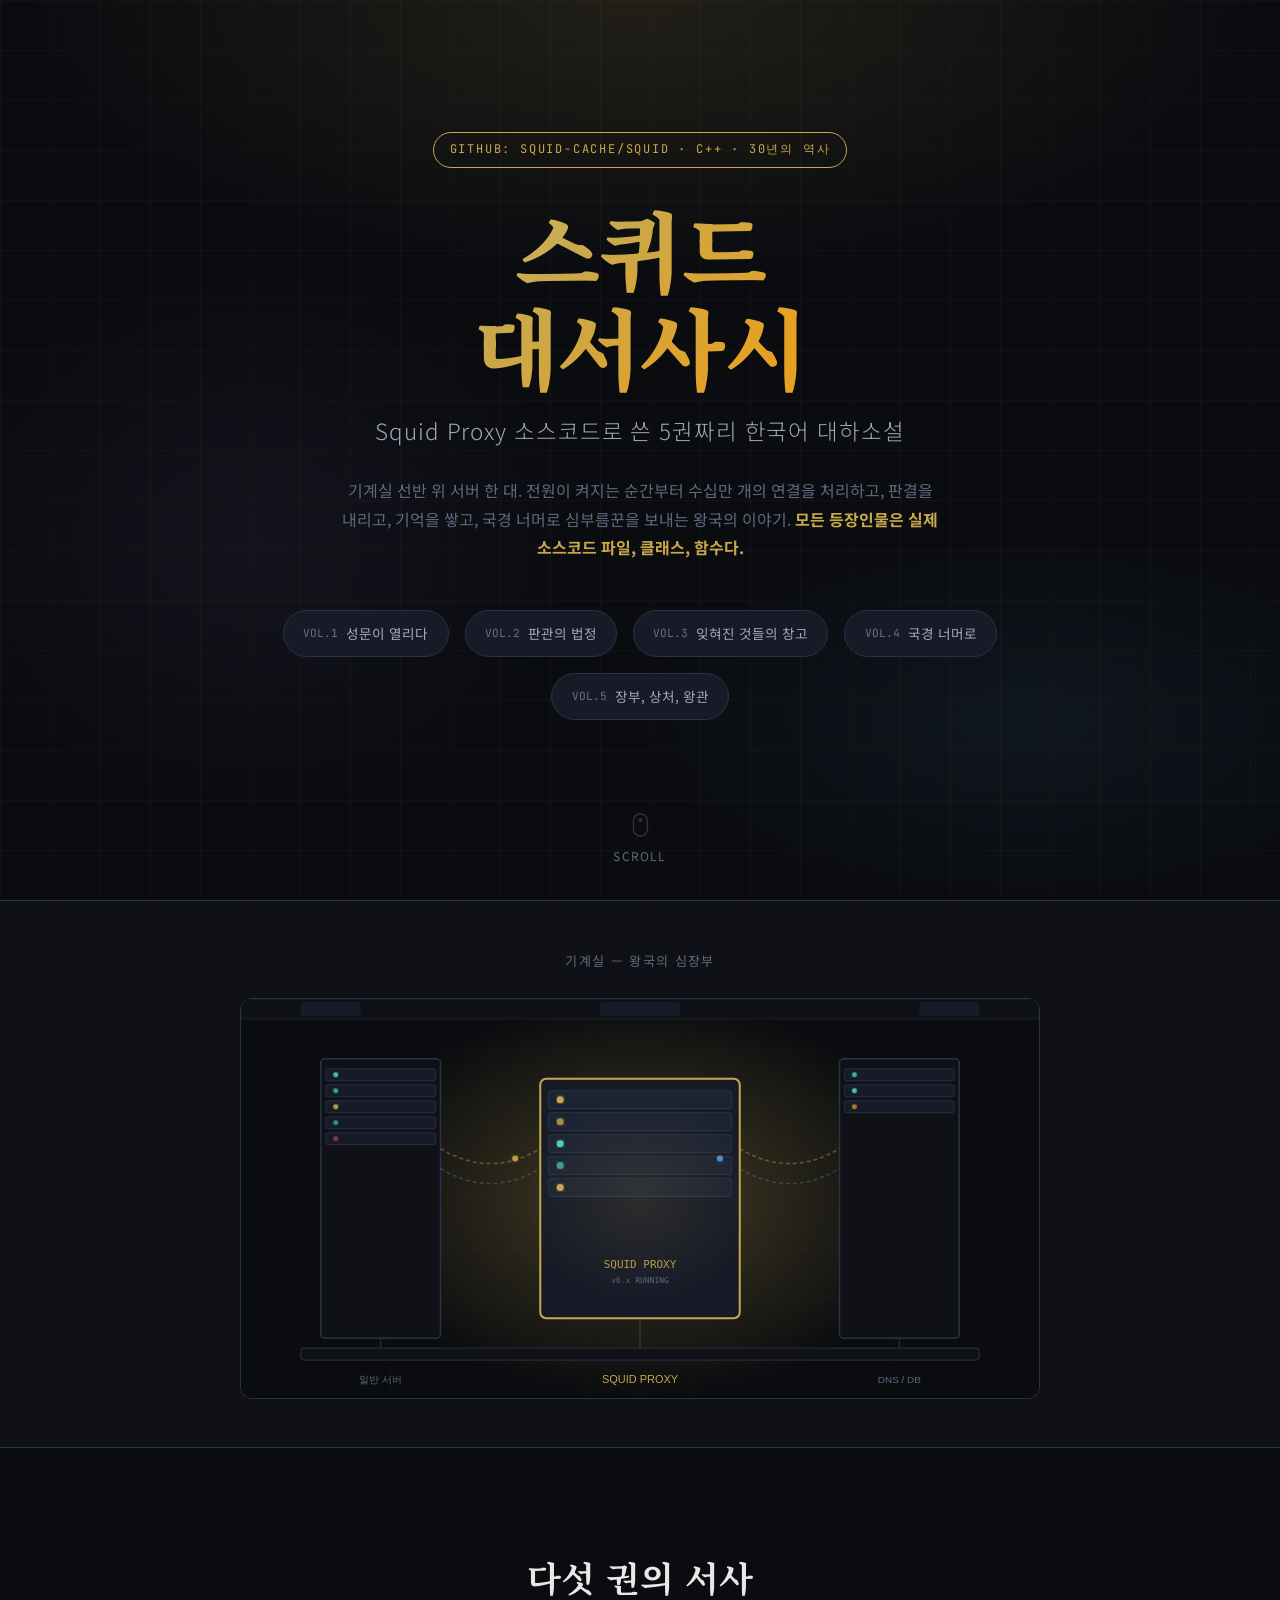
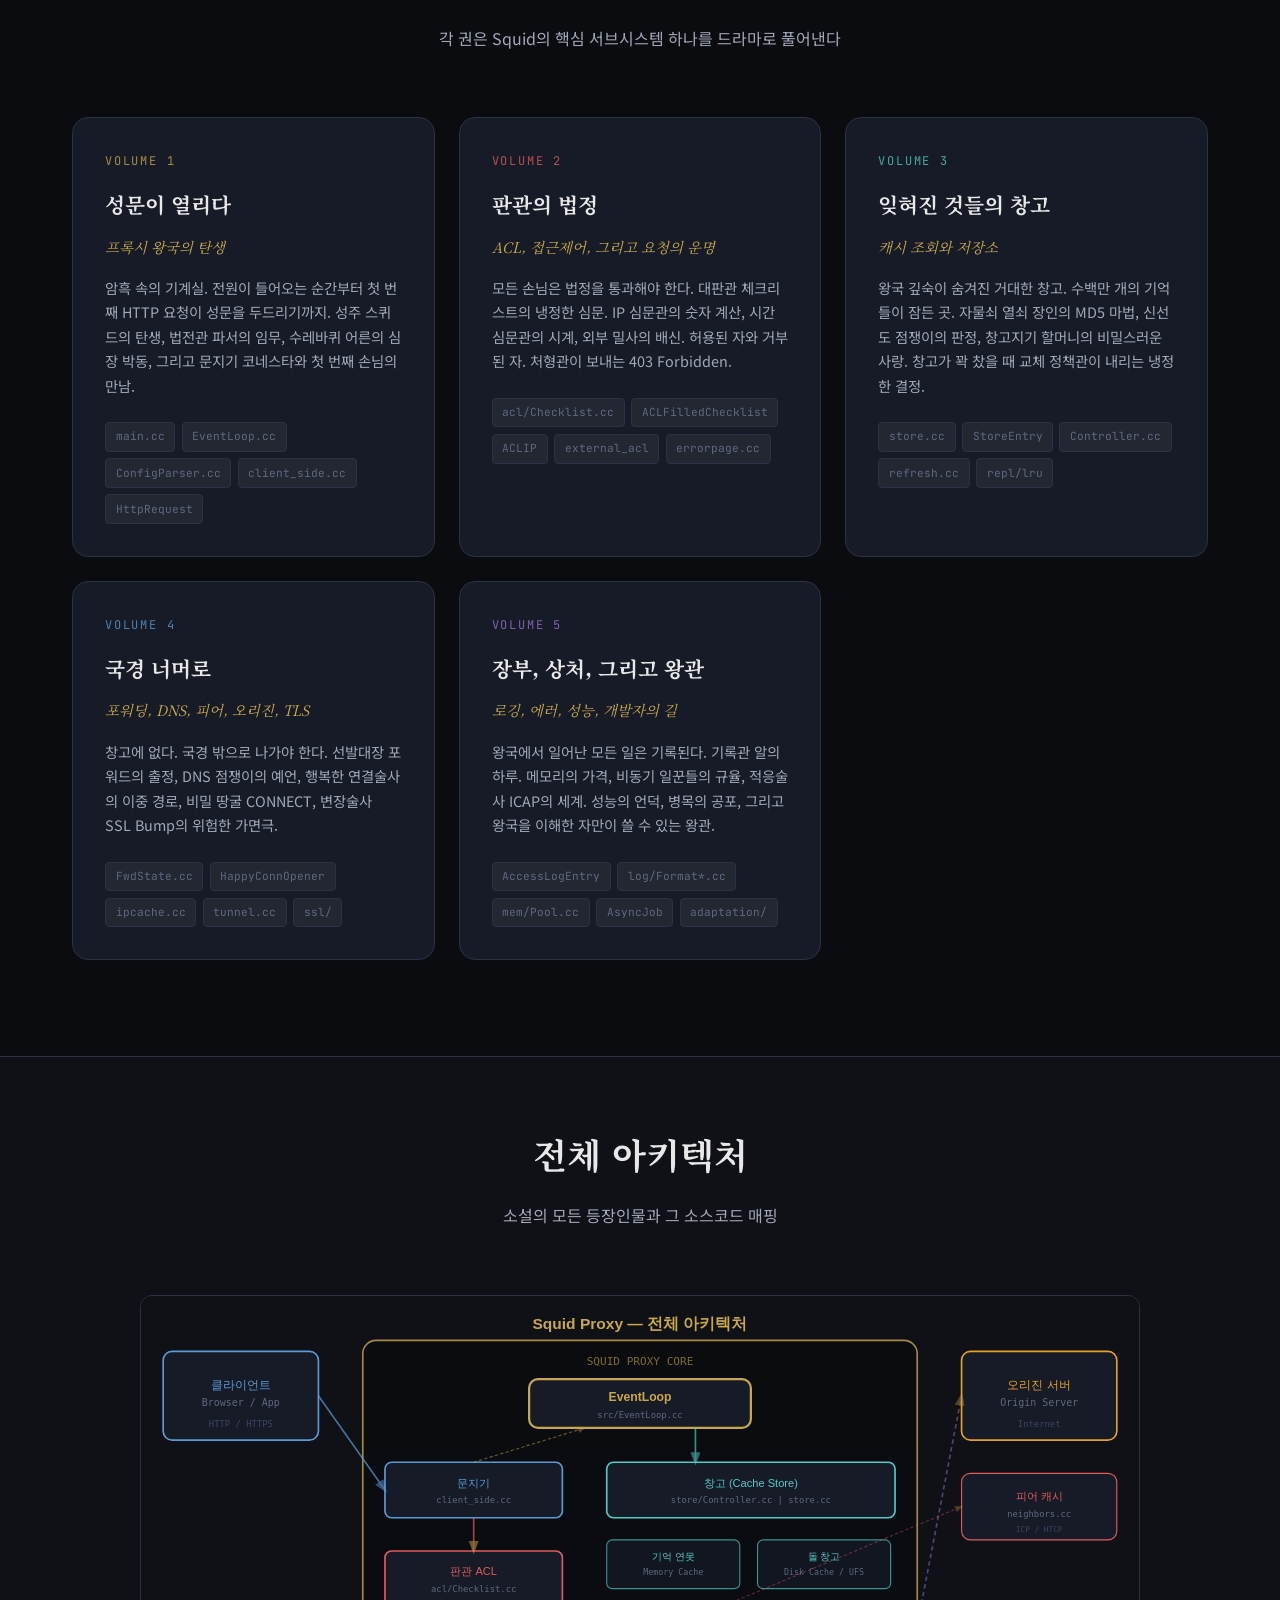
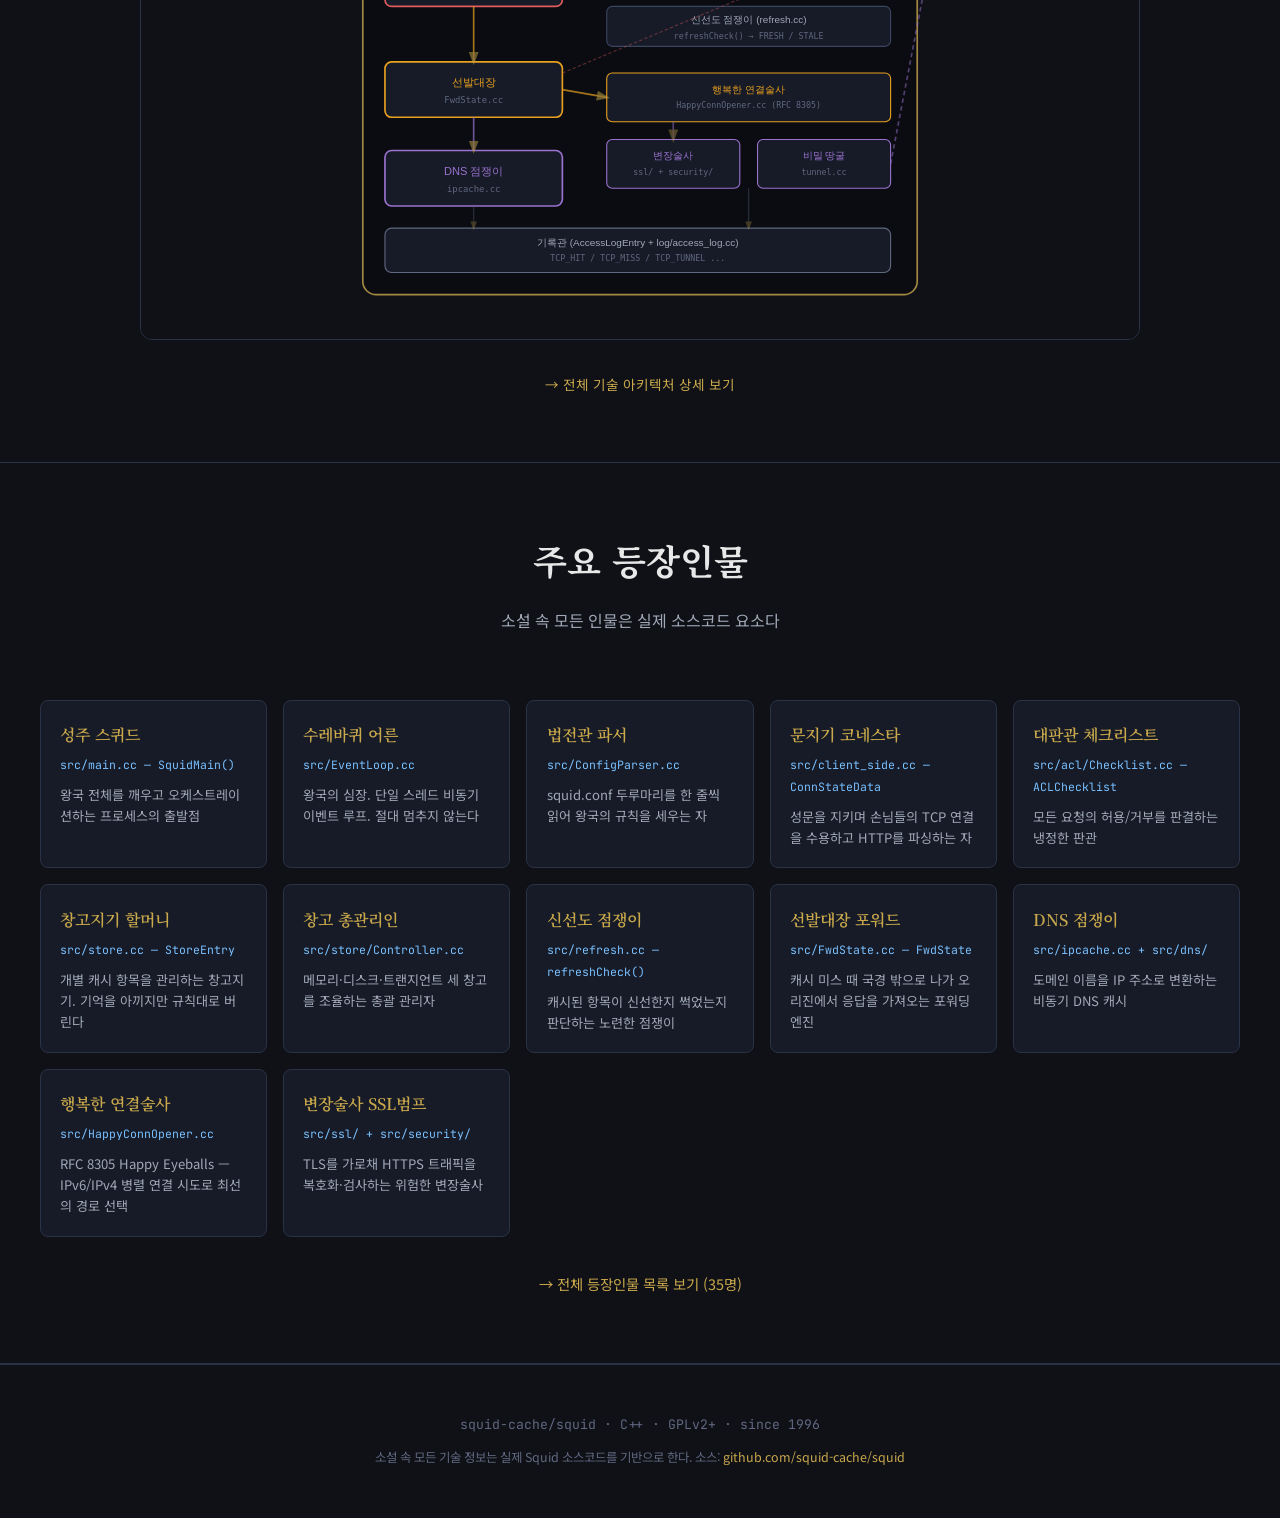
==== index.html @ 610cfcaf "스퀴드 대서사시 — 전 5권 완성 스퀴드 프록시 서버 소스 코드(squid-cache/squid)를 한국어 기술 소설로 풀어낸 5권짜리 대서사시.  권별 내용: - 1권: 성문이 " ====
<!DOCTYPE html>
<html lang="ko">
<head>
  <meta charset="UTF-8"/>
  <meta name="viewport" content="width=device-width,initial-scale=1"/>
  <title>스퀴드 대서사시 — Squid Proxy Source Code Novel</title>
  <meta name="description" content="Squid Proxy 소스코드를 5권의 한국어 대서사 소설로 풀어낸 기술 문학"/>
  <link rel="stylesheet" href="css/style.css"/>
</head>
<body>

<!-- ════ 히어로 ════ -->
<section class="hero">
  <div class="hero-bg"></div>
  <div class="hero-grid"></div>
  <div class="hero-content fade-in">
    <div class="hero-badge fade-in fade-in-d1">GitHub: squid-cache/squid · C++ · 30년의 역사</div>
    <h1 class="hero-title fade-in fade-in-d2">스퀴드<br>대서사시</h1>
    <p class="hero-subtitle fade-in fade-in-d3">Squid Proxy 소스코드로 쓴 5권짜리 한국어 대하소설</p>
    <p class="hero-desc fade-in fade-in-d4">
      기계실 선반 위 서버 한 대. 전원이 켜지는 순간부터 수십만 개의 연결을 처리하고,
      판결을 내리고, 기억을 쌓고, 국경 너머로 심부름꾼을 보내는 왕국의 이야기.
      <strong style="color:var(--accent-gold)">모든 등장인물은 실제 소스코드 파일, 클래스, 함수다.</strong>
    </p>

    <div class="hero-volumes fade-in fade-in-d5">
      <a href="vol1.html" class="vol-pill" style="--vol-color:#c9a84c">
        <span class="vol-num">VOL.1</span> 성문이 열리다
      </a>
      <a href="vol2.html" class="vol-pill" style="--vol-color:#e05c5c">
        <span class="vol-num">VOL.2</span> 판관의 법정
      </a>
      <a href="vol3.html" class="vol-pill" style="--vol-color:#4ecdc4">
        <span class="vol-num">VOL.3</span> 잊혀진 것들의 창고
      </a>
      <a href="vol4.html" class="vol-pill" style="--vol-color:#5b9bd5">
        <span class="vol-num">VOL.4</span> 국경 너머로
      </a>
      <a href="vol5.html" class="vol-pill" style="--vol-color:#9b72cf">
        <span class="vol-num">VOL.5</span> 장부, 상처, 왕관
      </a>
    </div>
  </div>

  <div class="hero-scroll">
    <svg width="16" height="24" viewBox="0 0 16 24" fill="none">
      <rect x="1" y="1" width="14" height="22" rx="7" stroke="currentColor" stroke-width="1.5"/>
      <circle cx="8" cy="7" r="2" fill="currentColor"/>
    </svg>
    SCROLL
  </div>
</section>

<!-- ════ 삽화 ════ -->
<section style="background:var(--bg-dark);border-top:1px solid var(--border);border-bottom:1px solid var(--border);padding:3rem 2rem;text-align:center">
  <p style="font-family:var(--font-sans);font-size:.82rem;color:var(--text-muted);margin-bottom:1.5rem;letter-spacing:.1em;text-transform:uppercase">기계실 — 왕국의 심장부</p>
  <div style="max-width:800px;margin:0 auto;border-radius:12px;overflow:hidden;border:1px solid var(--border)">
    <img src="assets/svg/server-room.svg" alt="서버 기계실 삽화" style="width:100%;display:block"/>
  </div>
</section>

<!-- ════ 볼륨 카드 ════ -->
<section class="volumes-section">
  <div class="section-header">
    <h2>다섯 권의 서사</h2>
    <p>각 권은 Squid의 핵심 서브시스템 하나를 드라마로 풀어낸다</p>
  </div>

  <div class="vol-cards">
    <a href="vol1.html" class="vol-card" style="--vol-color:#c9a84c">
      <div class="vol-card-num">Volume 1</div>
      <div class="vol-card-title">성문이 열리다</div>
      <div class="vol-card-subtitle">프록시 왕국의 탄생</div>
      <div class="vol-card-desc">
        암흑 속의 기계실. 전원이 들어오는 순간부터 첫 번째 HTTP 요청이 성문을 두드리기까지.
        성주 스퀴드의 탄생, 법전관 파서의 임무, 수레바퀴 어른의 심장 박동,
        그리고 문지기 코네스타와 첫 번째 손님의 만남.
      </div>
      <div class="vol-card-tags">
        <span class="tag">main.cc</span>
        <span class="tag">EventLoop.cc</span>
        <span class="tag">ConfigParser.cc</span>
        <span class="tag">client_side.cc</span>
        <span class="tag">HttpRequest</span>
      </div>
      <span class="vol-card-arrow">→</span>
    </a>

    <a href="vol2.html" class="vol-card" style="--vol-color:#e05c5c">
      <div class="vol-card-num">Volume 2</div>
      <div class="vol-card-title">판관의 법정</div>
      <div class="vol-card-subtitle">ACL, 접근제어, 그리고 요청의 운명</div>
      <div class="vol-card-desc">
        모든 손님은 법정을 통과해야 한다. 대판관 체크리스트의 냉정한 심문.
        IP 심문관의 숫자 계산, 시간 심문관의 시계, 외부 밀사의 배신.
        허용된 자와 거부된 자. 처형관이 보내는 403 Forbidden.
      </div>
      <div class="vol-card-tags">
        <span class="tag">acl/Checklist.cc</span>
        <span class="tag">ACLFilledChecklist</span>
        <span class="tag">ACLIP</span>
        <span class="tag">external_acl</span>
        <span class="tag">errorpage.cc</span>
      </div>
      <span class="vol-card-arrow">→</span>
    </a>

    <a href="vol3.html" class="vol-card" style="--vol-color:#4ecdc4">
      <div class="vol-card-num">Volume 3</div>
      <div class="vol-card-title">잊혀진 것들의 창고</div>
      <div class="vol-card-subtitle">캐시 조회와 저장소</div>
      <div class="vol-card-desc">
        왕국 깊숙이 숨겨진 거대한 창고. 수백만 개의 기억들이 잠든 곳.
        자물쇠 열쇠 장인의 MD5 마법, 신선도 점쟁이의 판정, 창고지기 할머니의 비밀스러운 사랑.
        창고가 꽉 찼을 때 교체 정책관이 내리는 냉정한 결정.
      </div>
      <div class="vol-card-tags">
        <span class="tag">store.cc</span>
        <span class="tag">StoreEntry</span>
        <span class="tag">Controller.cc</span>
        <span class="tag">refresh.cc</span>
        <span class="tag">repl/lru</span>
      </div>
      <span class="vol-card-arrow">→</span>
    </a>

    <a href="vol4.html" class="vol-card" style="--vol-color:#5b9bd5">
      <div class="vol-card-num">Volume 4</div>
      <div class="vol-card-title">국경 너머로</div>
      <div class="vol-card-subtitle">포워딩, DNS, 피어, 오리진, TLS</div>
      <div class="vol-card-desc">
        창고에 없다. 국경 밖으로 나가야 한다. 선발대장 포워드의 출정,
        DNS 점쟁이의 예언, 행복한 연결술사의 이중 경로,
        비밀 땅굴 CONNECT, 변장술사 SSL Bump의 위험한 가면극.
      </div>
      <div class="vol-card-tags">
        <span class="tag">FwdState.cc</span>
        <span class="tag">HappyConnOpener</span>
        <span class="tag">ipcache.cc</span>
        <span class="tag">tunnel.cc</span>
        <span class="tag">ssl/</span>
      </div>
      <span class="vol-card-arrow">→</span>
    </a>

    <a href="vol5.html" class="vol-card" style="--vol-color:#9b72cf">
      <div class="vol-card-num">Volume 5</div>
      <div class="vol-card-title">장부, 상처, 그리고 왕관</div>
      <div class="vol-card-subtitle">로깅, 에러, 성능, 개발자의 길</div>
      <div class="vol-card-desc">
        왕국에서 일어난 모든 일은 기록된다. 기록관 알의 하루.
        메모리의 가격, 비동기 일꾼들의 규율, 적응술사 ICAP의 세계.
        성능의 언덕, 병목의 공포, 그리고 왕국을 이해한 자만이 쓸 수 있는 왕관.
      </div>
      <div class="vol-card-tags">
        <span class="tag">AccessLogEntry</span>
        <span class="tag">log/Format*.cc</span>
        <span class="tag">mem/Pool.cc</span>
        <span class="tag">AsyncJob</span>
        <span class="tag">adaptation/</span>
      </div>
      <span class="vol-card-arrow">→</span>
    </a>
  </div>
</section>

<!-- ════ 아키텍처 다이어그램 ════ -->
<section style="padding:4rem 2rem;background:var(--bg-dark);border-top:1px solid var(--border)">
  <div style="max-width:1000px;margin:0 auto">
    <div class="section-header">
      <h2>전체 아키텍처</h2>
      <p>소설의 모든 등장인물과 그 소스코드 매핑</p>
    </div>
    <div style="border-radius:12px;overflow:hidden;border:1px solid var(--border);margin:2rem 0">
      <img src="assets/svg/architecture.svg" alt="Squid 전체 아키텍처 다이어그램" style="width:100%;display:block"/>
    </div>
    <p style="text-align:center;font-family:var(--font-sans);font-size:.85rem;color:var(--text-muted)">
      <a href="architecture.html">→ 전체 기술 아키텍처 상세 보기</a>
    </p>
  </div>
</section>

<!-- ════ 주요 등장인물 ════ -->
<section class="chars-section">
  <div class="chars-inner">
    <div class="section-header">
      <h2>주요 등장인물</h2>
      <p>소설 속 모든 인물은 실제 소스코드 요소다</p>
    </div>
    <div class="chars-grid">
      <div class="char-card">
        <div class="char-name">성주 스퀴드</div>
        <div class="char-src">src/main.cc — SquidMain()</div>
        <div class="char-desc">왕국 전체를 깨우고 오케스트레이션하는 프로세스의 출발점</div>
      </div>
      <div class="char-card">
        <div class="char-name">수레바퀴 어른</div>
        <div class="char-src">src/EventLoop.cc</div>
        <div class="char-desc">왕국의 심장. 단일 스레드 비동기 이벤트 루프. 절대 멈추지 않는다</div>
      </div>
      <div class="char-card">
        <div class="char-name">법전관 파서</div>
        <div class="char-src">src/ConfigParser.cc</div>
        <div class="char-desc">squid.conf 두루마리를 한 줄씩 읽어 왕국의 규칙을 세우는 자</div>
      </div>
      <div class="char-card">
        <div class="char-name">문지기 코네스타</div>
        <div class="char-src">src/client_side.cc — ConnStateData</div>
        <div class="char-desc">성문을 지키며 손님들의 TCP 연결을 수용하고 HTTP를 파싱하는 자</div>
      </div>
      <div class="char-card">
        <div class="char-name">대판관 체크리스트</div>
        <div class="char-src">src/acl/Checklist.cc — ACLChecklist</div>
        <div class="char-desc">모든 요청의 허용/거부를 판결하는 냉정한 판관</div>
      </div>
      <div class="char-card">
        <div class="char-name">창고지기 할머니</div>
        <div class="char-src">src/store.cc — StoreEntry</div>
        <div class="char-desc">개별 캐시 항목을 관리하는 창고지기. 기억을 아끼지만 규칙대로 버린다</div>
      </div>
      <div class="char-card">
        <div class="char-name">창고 총관리인</div>
        <div class="char-src">src/store/Controller.cc</div>
        <div class="char-desc">메모리·디스크·트랜지언트 세 창고를 조율하는 총괄 관리자</div>
      </div>
      <div class="char-card">
        <div class="char-name">신선도 점쟁이</div>
        <div class="char-src">src/refresh.cc — refreshCheck()</div>
        <div class="char-desc">캐시된 항목이 신선한지 썩었는지 판단하는 노련한 점쟁이</div>
      </div>
      <div class="char-card">
        <div class="char-name">선발대장 포워드</div>
        <div class="char-src">src/FwdState.cc — FwdState</div>
        <div class="char-desc">캐시 미스 때 국경 밖으로 나가 오리진에서 응답을 가져오는 포워딩 엔진</div>
      </div>
      <div class="char-card">
        <div class="char-name">DNS 점쟁이</div>
        <div class="char-src">src/ipcache.cc + src/dns/</div>
        <div class="char-desc">도메인 이름을 IP 주소로 변환하는 비동기 DNS 캐시</div>
      </div>
      <div class="char-card">
        <div class="char-name">행복한 연결술사</div>
        <div class="char-src">src/HappyConnOpener.cc</div>
        <div class="char-desc">RFC 8305 Happy Eyeballs — IPv6/IPv4 병렬 연결 시도로 최선의 경로 선택</div>
      </div>
      <div class="char-card">
        <div class="char-name">변장술사 SSL범프</div>
        <div class="char-src">src/ssl/ + src/security/</div>
        <div class="char-desc">TLS를 가로채 HTTPS 트래픽을 복호화·검사하는 위험한 변장술사</div>
      </div>
    </div>
    <p style="text-align:center;margin-top:2rem">
      <a href="characters.html" style="font-family:var(--font-sans);font-size:.9rem">
        → 전체 등장인물 목록 보기 (35명)
      </a>
    </p>
  </div>
</section>

<!-- ════ 푸터 ════ -->
<footer style="background:var(--bg-dark);border-top:1px solid var(--border);padding:3rem 2rem;text-align:center">
  <p style="font-family:var(--font-mono);font-size:.82rem;color:var(--text-muted);margin-bottom:.5rem">
    squid-cache/squid · C++ · GPLv2+ · since 1996
  </p>
  <p style="font-family:var(--font-sans);font-size:.78rem;color:var(--text-muted)">
    소설 속 모든 기술 정보는 실제 Squid 소스코드를 기반으로 한다.
    소스: <a href="https://github.com/squid-cache/squid" target="_blank">github.com/squid-cache/squid</a>
  </p>
</footer>

<script src="js/main.js"></script>
</body>
</html>
---- css/style.css ----
/* ====================================================
   SQUID 대서사시 — 전체 스타일시트
   ==================================================== */

@import url('https://fonts.googleapis.com/css2?family=Noto+Serif+KR:wght@200;300;400;500;600;700;900&family=Noto+Sans+KR:wght@100;300;400;500;700&family=JetBrains+Mono:wght@300;400;500&display=swap');

:root {
  --bg-deep:       #0a0c10;
  --bg-dark:       #0f1117;
  --bg-card:       #161b27;
  --bg-panel:      #1c2333;
  --accent-gold:   #c9a84c;
  --accent-amber:  #e8a020;
  --accent-red:    #e05c5c;
  --accent-blue:   #5b9bd5;
  --accent-teal:   #4ecdc4;
  --accent-purple: #9b72cf;
  --text-primary:  #e8e8e8;
  --text-secondary:#a0a8b8;
  --text-muted:    #606880;
  --text-code:     #79c0ff;
  --border:        #2a3245;
  --border-light:  #3a4560;
  --vol1-color:    #c9a84c;
  --vol2-color:    #e05c5c;
  --vol3-color:    #4ecdc4;
  --vol4-color:    #5b9bd5;
  --vol5-color:    #9b72cf;
  --font-serif:    'Noto Serif KR', 'Georgia', serif;
  --font-sans:     'Noto Sans KR', sans-serif;
  --font-mono:     'JetBrains Mono', monospace;
  --radius:        8px;
  --radius-lg:     16px;
  --shadow:        0 4px 24px rgba(0,0,0,0.5);
  --shadow-lg:     0 8px 48px rgba(0,0,0,0.7);
}

*, *::before, *::after { box-sizing: border-box; margin: 0; padding: 0; }

html { scroll-behavior: smooth; font-size: 16px; }

body {
  background: var(--bg-deep);
  color: var(--text-primary);
  font-family: var(--font-serif);
  line-height: 1.9;
  overflow-x: hidden;
}

/* ──── 스크롤바 ──── */
::-webkit-scrollbar { width: 6px; }
::-webkit-scrollbar-track { background: var(--bg-dark); }
::-webkit-scrollbar-thumb { background: var(--border-light); border-radius: 3px; }
::-webkit-scrollbar-thumb:hover { background: var(--accent-gold); }

/* ──── 링크 ──── */
a { color: var(--accent-gold); text-decoration: none; transition: color .2s; }
a:hover { color: var(--accent-amber); }

/* ──── 코드 ──── */
code, pre {
  font-family: var(--font-mono);
  color: var(--text-code);
  background: #0d1117;
  border: 1px solid var(--border);
  border-radius: 4px;
}
code { padding: 2px 6px; font-size: .85em; }
pre {
  padding: 1.2rem 1.5rem;
  overflow-x: auto;
  margin: 1.5rem 0;
  border-left: 3px solid var(--accent-blue);
  font-size: .82em;
  line-height: 1.6;
}
pre code { background: none; border: none; padding: 0; font-size: inherit; }

/* ════════════════════════════════════════════
   LANDING PAGE
   ════════════════════════════════════════════ */

.hero {
  min-height: 100vh;
  display: flex;
  flex-direction: column;
  align-items: center;
  justify-content: center;
  text-align: center;
  position: relative;
  padding: 2rem;
  overflow: hidden;
}

.hero-bg {
  position: absolute;
  inset: 0;
  background:
    radial-gradient(ellipse 80% 50% at 50% 0%, rgba(201,168,76,.12) 0%, transparent 60%),
    radial-gradient(ellipse 60% 40% at 80% 80%, rgba(91,155,213,.08) 0%, transparent 50%),
    radial-gradient(ellipse 50% 60% at 20% 60%, rgba(155,114,207,.07) 0%, transparent 50%);
  z-index: 0;
}

/* 네트워크 격자 배경 */
.hero-grid {
  position: absolute;
  inset: 0;
  background-image:
    linear-gradient(rgba(201,168,76,.04) 1px, transparent 1px),
    linear-gradient(90deg, rgba(201,168,76,.04) 1px, transparent 1px);
  background-size: 50px 50px;
  z-index: 0;
}

.hero-content { position: relative; z-index: 1; max-width: 900px; }

.hero-badge {
  display: inline-block;
  padding: .35rem 1rem;
  border: 1px solid var(--accent-gold);
  border-radius: 20px;
  font-family: var(--font-mono);
  font-size: .75rem;
  color: var(--accent-gold);
  letter-spacing: .15em;
  text-transform: uppercase;
  margin-bottom: 2rem;
  opacity: .85;
}

.hero-title {
  font-size: clamp(2.5rem, 7vw, 5.5rem);
  font-weight: 900;
  line-height: 1.1;
  letter-spacing: -.02em;
  margin-bottom: 1rem;
  background: linear-gradient(135deg, #e8d5a3 0%, #c9a84c 40%, #e8a020 70%, #c9a84c 100%);
  -webkit-background-clip: text;
  -webkit-text-fill-color: transparent;
  background-clip: text;
}

.hero-subtitle {
  font-size: clamp(1rem, 2vw, 1.4rem);
  color: var(--text-secondary);
  font-weight: 300;
  margin-bottom: 1.5rem;
  font-family: var(--font-sans);
  letter-spacing: .04em;
}

.hero-desc {
  font-size: 1rem;
  color: var(--text-muted);
  max-width: 600px;
  margin: 0 auto 3rem;
  line-height: 1.8;
  font-family: var(--font-sans);
}

.hero-volumes {
  display: flex;
  gap: 1rem;
  justify-content: center;
  flex-wrap: wrap;
  margin-bottom: 3rem;
}

.vol-pill {
  display: flex;
  align-items: center;
  gap: .5rem;
  padding: .6rem 1.2rem;
  background: var(--bg-card);
  border: 1px solid var(--border);
  border-radius: 30px;
  font-family: var(--font-sans);
  font-size: .85rem;
  color: var(--text-secondary);
  cursor: pointer;
  transition: all .25s;
  text-decoration: none;
}
.vol-pill:hover {
  border-color: var(--vol-color, var(--accent-gold));
  color: var(--vol-color, var(--accent-gold));
  background: rgba(255,255,255,.03);
  transform: translateY(-2px);
  box-shadow: 0 4px 20px rgba(0,0,0,.4);
}
.vol-pill .vol-num {
  font-family: var(--font-mono);
  font-size: .7rem;
  opacity: .6;
}

.hero-scroll {
  position: absolute;
  bottom: 2rem;
  left: 50%;
  transform: translateX(-50%);
  display: flex;
  flex-direction: column;
  align-items: center;
  gap: .5rem;
  color: var(--text-muted);
  font-family: var(--font-sans);
  font-size: .75rem;
  letter-spacing: .1em;
  animation: bounce 2s infinite;
}
.hero-scroll svg { opacity: .4; }

@keyframes bounce {
  0%, 100% { transform: translateX(-50%) translateY(0); }
  50%       { transform: translateX(-50%) translateY(6px); }
}

/* ──── Volume Cards ──── */
.volumes-section {
  padding: 6rem 2rem;
  max-width: 1200px;
  margin: 0 auto;
}

.section-header {
  text-align: center;
  margin-bottom: 4rem;
}

.section-header h2 {
  font-size: 2.2rem;
  font-weight: 700;
  color: var(--text-primary);
  margin-bottom: .75rem;
}

.section-header p {
  color: var(--text-secondary);
  font-family: var(--font-sans);
  font-size: 1rem;
}

.vol-cards {
  display: grid;
  grid-template-columns: repeat(auto-fit, minmax(320px, 1fr));
  gap: 1.5rem;
}

.vol-card {
  background: var(--bg-card);
  border: 1px solid var(--border);
  border-radius: var(--radius-lg);
  padding: 2rem;
  transition: all .3s;
  position: relative;
  overflow: hidden;
  text-decoration: none;
  display: block;
  color: inherit;
}
.vol-card::before {
  content: '';
  position: absolute;
  top: 0; left: 0; right: 0;
  height: 3px;
  background: var(--vol-color);
  opacity: 0;
  transition: opacity .3s;
}
.vol-card:hover {
  border-color: var(--vol-color);
  transform: translateY(-4px);
  box-shadow: var(--shadow-lg);
  color: inherit;
}
.vol-card:hover::before { opacity: 1; }
.vol-card:hover .vol-card-title { color: var(--vol-color); }

.vol-card-num {
  font-family: var(--font-mono);
  font-size: .75rem;
  color: var(--vol-color);
  letter-spacing: .15em;
  text-transform: uppercase;
  margin-bottom: .75rem;
  opacity: .8;
}

.vol-card-title {
  font-size: 1.3rem;
  font-weight: 700;
  margin-bottom: .5rem;
  transition: color .3s;
}

.vol-card-subtitle {
  font-size: .9rem;
  color: var(--accent-gold);
  margin-bottom: 1rem;
  font-style: italic;
}

.vol-card-desc {
  font-size: .9rem;
  color: var(--text-secondary);
  font-family: var(--font-sans);
  line-height: 1.7;
  margin-bottom: 1.5rem;
}

.vol-card-tags {
  display: flex;
  flex-wrap: wrap;
  gap: .4rem;
}

.tag {
  padding: .2rem .6rem;
  background: rgba(255,255,255,.05);
  border: 1px solid var(--border);
  border-radius: 4px;
  font-family: var(--font-mono);
  font-size: .7rem;
  color: var(--text-muted);
}

.vol-card-arrow {
  position: absolute;
  bottom: 1.5rem;
  right: 1.5rem;
  font-size: 1.2rem;
  color: var(--vol-color);
  opacity: 0;
  transition: opacity .3s, transform .3s;
}
.vol-card:hover .vol-card-arrow {
  opacity: 1;
  transform: translateX(4px);
}

/* ──── Characters Preview ──── */
.chars-section {
  padding: 4rem 2rem;
  background: var(--bg-dark);
  border-top: 1px solid var(--border);
  border-bottom: 1px solid var(--border);
}

.chars-inner {
  max-width: 1200px;
  margin: 0 auto;
}

.chars-grid {
  display: grid;
  grid-template-columns: repeat(auto-fill, minmax(200px, 1fr));
  gap: 1rem;
  margin-top: 2.5rem;
}

.char-card {
  background: var(--bg-card);
  border: 1px solid var(--border);
  border-radius: var(--radius);
  padding: 1.2rem;
  transition: border-color .2s;
}
.char-card:hover { border-color: var(--accent-gold); }

.char-name {
  font-size: 1rem;
  font-weight: 600;
  color: var(--accent-gold);
  margin-bottom: .25rem;
}
.char-src {
  font-family: var(--font-mono);
  font-size: .72rem;
  color: var(--text-code);
  margin-bottom: .5rem;
}
.char-desc {
  font-size: .82rem;
  color: var(--text-secondary);
  font-family: var(--font-sans);
  line-height: 1.6;
}

/* ════════════════════════════════════════════
   NOVEL PAGE LAYOUT
   ════════════════════════════════════════════ */

.novel-wrapper {
  display: flex;
  min-height: 100vh;
}

/* ──── 사이드바 ──── */
.novel-sidebar {
  width: 280px;
  flex-shrink: 0;
  background: var(--bg-dark);
  border-right: 1px solid var(--border);
  position: sticky;
  top: 0;
  height: 100vh;
  overflow-y: auto;
  padding: 1.5rem 0;
  display: flex;
  flex-direction: column;
}

.sidebar-logo {
  padding: 0 1.5rem 1.5rem;
  border-bottom: 1px solid var(--border);
  margin-bottom: 1rem;
}

.sidebar-logo a {
  font-family: var(--font-sans);
  font-size: .85rem;
  color: var(--text-muted);
  display: flex;
  align-items: center;
  gap: .5rem;
}
.sidebar-logo a:hover { color: var(--accent-gold); }

.sidebar-vol-title {
  padding: .75rem 1.5rem;
  font-family: var(--font-sans);
  font-size: .75rem;
  letter-spacing: .1em;
  text-transform: uppercase;
  color: var(--text-muted);
}

.sidebar-vol-name {
  padding: .5rem 1.5rem 1rem;
  font-size: 1rem;
  font-weight: 700;
  color: var(--vol-color, var(--accent-gold));
  line-height: 1.4;
}

.sidebar-nav { flex: 1; padding: 0 0 2rem; }

.sidebar-chapter {
  display: block;
  padding: .55rem 1.5rem;
  font-family: var(--font-sans);
  font-size: .85rem;
  color: var(--text-secondary);
  border-left: 3px solid transparent;
  transition: all .2s;
  cursor: pointer;
}
.sidebar-chapter:hover {
  color: var(--text-primary);
  background: rgba(255,255,255,.03);
  border-left-color: var(--vol-color, var(--accent-gold));
}
.sidebar-chapter.active {
  color: var(--vol-color, var(--accent-gold));
  background: rgba(255,255,255,.04);
  border-left-color: var(--vol-color, var(--accent-gold));
}
.sidebar-chapter .ch-num {
  font-family: var(--font-mono);
  font-size: .7rem;
  opacity: .5;
  margin-right: .5rem;
}

.sidebar-footer {
  padding: 1.5rem;
  border-top: 1px solid var(--border);
}

.vol-nav-btns {
  display: flex;
  gap: .5rem;
}

.vol-nav-btn {
  flex: 1;
  padding: .5rem;
  background: var(--bg-panel);
  border: 1px solid var(--border);
  border-radius: var(--radius);
  color: var(--text-secondary);
  font-family: var(--font-sans);
  font-size: .78rem;
  text-align: center;
  transition: all .2s;
  text-decoration: none;
  display: block;
}
.vol-nav-btn:hover {
  border-color: var(--accent-gold);
  color: var(--accent-gold);
}

/* ──── 본문 영역 ──── */
.novel-main {
  flex: 1;
  max-width: calc(100vw - 280px);
  overflow: hidden;
}

.novel-topbar {
  position: sticky;
  top: 0;
  z-index: 10;
  background: rgba(10,12,16,.92);
  backdrop-filter: blur(12px);
  border-bottom: 1px solid var(--border);
  padding: .75rem 2rem;
  display: flex;
  align-items: center;
  justify-content: space-between;
}

.topbar-breadcrumb {
  font-family: var(--font-sans);
  font-size: .82rem;
  color: var(--text-muted);
  display: flex;
  align-items: center;
  gap: .5rem;
}
.topbar-breadcrumb .sep { opacity: .3; }
.topbar-breadcrumb .current { color: var(--text-secondary); }

.progress-bar {
  width: 120px;
  height: 3px;
  background: var(--border);
  border-radius: 2px;
  overflow: hidden;
}
.progress-fill {
  height: 100%;
  background: var(--vol-color, var(--accent-gold));
  border-radius: 2px;
  transition: width .3s;
}

/* ──── 소설 본문 ──── */
.novel-content {
  max-width: 780px;
  margin: 0 auto;
  padding: 4rem 2rem 8rem;
}

.chapter-header {
  text-align: center;
  margin-bottom: 4rem;
  padding-bottom: 3rem;
  border-bottom: 1px solid var(--border);
  position: relative;
}
.chapter-header::after {
  content: '✦';
  position: absolute;
  bottom: -14px;
  left: 50%;
  transform: translateX(-50%);
  background: var(--bg-deep);
  padding: 0 1rem;
  color: var(--vol-color, var(--accent-gold));
  font-size: 1.2rem;
}

.chapter-vol {
  font-family: var(--font-mono);
  font-size: .75rem;
  letter-spacing: .2em;
  text-transform: uppercase;
  color: var(--vol-color, var(--accent-gold));
  margin-bottom: .75rem;
  opacity: .8;
}

.chapter-num {
  font-family: var(--font-sans);
  font-size: .85rem;
  color: var(--text-muted);
  margin-bottom: .5rem;
}

.chapter-title {
  font-size: clamp(1.8rem, 4vw, 2.8rem);
  font-weight: 900;
  line-height: 1.2;
  margin-bottom: 1rem;
  color: var(--text-primary);
}

.chapter-epigraph {
  font-style: italic;
  color: var(--text-secondary);
  font-size: .95rem;
  max-width: 500px;
  margin: 1.5rem auto 0;
  padding: 1rem;
  border-left: 3px solid var(--vol-color, var(--accent-gold));
  text-align: left;
  line-height: 1.8;
}

/* ──── 본문 단락 ──── */
.novel-content p {
  margin-bottom: 1.5rem;
  font-size: 1.05rem;
  line-height: 2;
  color: var(--text-primary);
  text-align: justify;
  word-break: keep-all;
}

.novel-content p:first-of-type::first-letter {
  float: left;
  font-size: 3.5rem;
  line-height: .8;
  margin: .15em .1em 0 0;
  color: var(--vol-color, var(--accent-gold));
  font-weight: 900;
}

.novel-content h2 {
  font-size: 1.6rem;
  font-weight: 800;
  margin: 3.5rem 0 1.5rem;
  color: var(--text-primary);
  padding-left: 1rem;
  border-left: 4px solid var(--vol-color, var(--accent-gold));
}

.novel-content h3 {
  font-size: 1.2rem;
  font-weight: 700;
  margin: 2.5rem 0 1rem;
  color: var(--accent-gold);
  font-family: var(--font-sans);
}

/* ──── 장면 전환 ──── */
.scene-break {
  text-align: center;
  margin: 3rem 0;
  color: var(--text-muted);
  letter-spacing: .5em;
  font-size: .85rem;
}

/* ──── 독백/내면 ──── */
.inner-voice {
  margin: 2rem 1.5rem;
  padding: 1.2rem 1.5rem;
  background: rgba(201,168,76,.04);
  border-left: 3px solid var(--accent-gold);
  border-radius: 0 var(--radius) var(--radius) 0;
  font-style: italic;
  color: var(--text-secondary);
  font-size: .97rem;
  line-height: 1.9;
}

/* ──── 기술 해설 박스 ──── */
.tech-box {
  margin: 2.5rem 0;
  background: var(--bg-panel);
  border: 1px solid var(--border);
  border-radius: var(--radius-lg);
  overflow: hidden;
}

.tech-box-header {
  display: flex;
  align-items: center;
  gap: .75rem;
  padding: .85rem 1.5rem;
  background: rgba(91,155,213,.08);
  border-bottom: 1px solid var(--border);
}

.tech-box-icon {
  width: 28px; height: 28px;
  background: rgba(91,155,213,.15);
  border-radius: 6px;
  display: flex; align-items: center; justify-content: center;
  font-size: .9rem;
}

.tech-box-title {
  font-family: var(--font-mono);
  font-size: .82rem;
  color: var(--accent-blue);
  letter-spacing: .05em;
}

.tech-box-body {
  padding: 1.5rem;
  font-family: var(--font-sans);
  font-size: .9rem;
  color: var(--text-secondary);
  line-height: 1.8;
}

.tech-box-body p { font-family: var(--font-sans); font-size: .9rem; text-align: left; }
.tech-box-body p::first-letter { float: none; font-size: inherit; line-height: inherit; margin: 0; color: inherit; }
.tech-box-body strong { color: var(--text-primary); }
.tech-box-body ul { padding-left: 1.5rem; margin: .75rem 0; }
.tech-box-body li { margin-bottom: .4rem; }

/* ──── 장면 삽화 영역 ──── */
.chapter-illustration {
  margin: 3rem 0;
  text-align: center;
}

.chapter-illustration svg {
  max-width: 100%;
  height: auto;
}

.illus-caption {
  font-family: var(--font-sans);
  font-size: .8rem;
  color: var(--text-muted);
  margin-top: .75rem;
  font-style: italic;
}

/* ──── 대화 ──── */
.dialogue {
  margin: 1.5rem 2rem;
  padding: 1rem 1.5rem;
  background: rgba(255,255,255,.02);
  border-radius: var(--radius);
  position: relative;
}
.dialogue::before {
  content: '"';
  position: absolute;
  top: -.5rem; left: .75rem;
  font-size: 3rem;
  line-height: 1;
  color: var(--vol-color, var(--accent-gold));
  opacity: .2;
  font-family: Georgia, serif;
}
.dialogue p {
  font-style: italic;
  color: var(--text-secondary);
  margin: 0;
  font-size: 1rem;
}
.dialogue p::first-letter { float: none; font-size: inherit; line-height: inherit; margin: 0; color: inherit; }

/* ──── 챕터 네비 ──── */
.chapter-nav {
  display: flex;
  justify-content: space-between;
  align-items: center;
  margin-top: 5rem;
  padding-top: 2rem;
  border-top: 1px solid var(--border);
  gap: 1rem;
}

.chapter-nav-btn {
  display: flex;
  align-items: center;
  gap: .75rem;
  padding: .85rem 1.5rem;
  background: var(--bg-card);
  border: 1px solid var(--border);
  border-radius: var(--radius);
  color: var(--text-secondary);
  font-family: var(--font-sans);
  font-size: .85rem;
  transition: all .25s;
  max-width: 45%;
  text-decoration: none;
}
.chapter-nav-btn:hover {
  border-color: var(--vol-color, var(--accent-gold));
  color: var(--vol-color, var(--accent-gold));
  background: rgba(255,255,255,.02);
}
.chapter-nav-btn.prev { text-align: left; }
.chapter-nav-btn.next { text-align: right; margin-left: auto; }
.chapter-nav-btn .nav-label {
  font-size: .72rem;
  text-transform: uppercase;
  letter-spacing: .1em;
  opacity: .6;
  display: block;
  margin-bottom: .2rem;
}
.chapter-nav-btn .nav-title {
  font-size: .9rem;
  color: var(--text-primary);
}

/* ════════════════════════════════════════════
   VOLUME INDEX PAGE
   ════════════════════════════════════════════ */

.vol-index-hero {
  min-height: 45vh;
  display: flex;
  align-items: flex-end;
  padding: 0 2rem 3rem;
  position: relative;
  overflow: hidden;
  border-bottom: 1px solid var(--border);
}

.vol-index-bg {
  position: absolute;
  inset: 0;
  z-index: 0;
}

.vol-index-content {
  position: relative;
  z-index: 1;
  max-width: 780px;
  margin: 0 auto;
  width: 100%;
}

.vol-label {
  font-family: var(--font-mono);
  font-size: .78rem;
  letter-spacing: .2em;
  text-transform: uppercase;
  color: var(--vol-color);
  margin-bottom: 1rem;
  opacity: .9;
}

.vol-main-title {
  font-size: clamp(2rem, 5vw, 3.5rem);
  font-weight: 900;
  line-height: 1.1;
  margin-bottom: .75rem;
}

.vol-main-subtitle {
  font-size: 1.3rem;
  color: var(--vol-color);
  font-style: italic;
  margin-bottom: 1rem;
}

.vol-main-desc {
  font-family: var(--font-sans);
  font-size: 1rem;
  color: var(--text-secondary);
  line-height: 1.7;
  max-width: 600px;
}

.vol-chapters-list {
  max-width: 780px;
  margin: 3rem auto;
  padding: 0 2rem;
}

.chapter-item {
  display: flex;
  align-items: flex-start;
  gap: 1.5rem;
  padding: 1.5rem 0;
  border-bottom: 1px solid var(--border);
  transition: all .2s;
  text-decoration: none;
  color: inherit;
}
.chapter-item:hover .chapter-item-title { color: var(--vol-color); }
.chapter-item:hover .chapter-item-num { color: var(--vol-color); }

.chapter-item-num {
  font-family: var(--font-mono);
  font-size: 2rem;
  font-weight: 300;
  color: var(--text-muted);
  min-width: 60px;
  line-height: 1;
  margin-top: .2rem;
  transition: color .2s;
}

.chapter-item-body { flex: 1; }

.chapter-item-title {
  font-size: 1.2rem;
  font-weight: 700;
  margin-bottom: .4rem;
  transition: color .2s;
}

.chapter-item-desc {
  font-family: var(--font-sans);
  font-size: .88rem;
  color: var(--text-secondary);
  line-height: 1.6;
}

.chapter-item-tags {
  display: flex;
  flex-wrap: wrap;
  gap: .35rem;
  margin-top: .6rem;
}

/* ════════════════════════════════════════════
   ARCHITECTURE PAGE
   ════════════════════════════════════════════ */

.arch-page { max-width: 1100px; margin: 0 auto; padding: 4rem 2rem; }

.arch-diagram {
  background: var(--bg-card);
  border: 1px solid var(--border);
  border-radius: var(--radius-lg);
  padding: 2rem;
  margin: 2rem 0;
  overflow-x: auto;
}

.arch-table {
  width: 100%;
  border-collapse: collapse;
  font-family: var(--font-sans);
  font-size: .88rem;
  margin: 1.5rem 0;
}
.arch-table th {
  text-align: left;
  padding: .75rem 1rem;
  background: var(--bg-panel);
  color: var(--accent-gold);
  font-weight: 600;
  font-size: .8rem;
  letter-spacing: .05em;
  text-transform: uppercase;
  border-bottom: 2px solid var(--border);
}
.arch-table td {
  padding: .75rem 1rem;
  border-bottom: 1px solid var(--border);
  color: var(--text-secondary);
  vertical-align: top;
}
.arch-table tr:hover td { background: rgba(255,255,255,.02); }
.arch-table td:first-child { font-family: var(--font-mono); font-size: .8rem; color: var(--text-code); }
.arch-table td:nth-child(2) { color: var(--text-primary); font-weight: 500; }

/* ──── 반응형 ──── */
@media (max-width: 900px) {
  .novel-sidebar { display: none; }
  .novel-main { max-width: 100vw; }
  .vol-cards { grid-template-columns: 1fr; }
}

@media (max-width: 600px) {
  .novel-content { padding: 2rem 1.2rem 5rem; }
  .hero-volumes { flex-direction: column; align-items: center; }
  .chapter-nav { flex-direction: column; }
  .chapter-nav-btn { max-width: 100%; }
}

/* ──── 유틸리티 ──── */
.text-center { text-align: center; }
.text-gold { color: var(--accent-gold); }
.text-muted { color: var(--text-muted); }
.mt-4 { margin-top: 2rem; }
.divider {
  border: none;
  border-top: 1px solid var(--border);
  margin: 3rem 0;
}

/* ──── 모바일 사이드바 토글 ──── */
.mobile-menu-btn {
  display: none;
  position: fixed;
  bottom: 1.5rem;
  right: 1.5rem;
  z-index: 100;
  width: 50px; height: 50px;
  background: var(--accent-gold);
  color: var(--bg-deep);
  border: none;
  border-radius: 50%;
  font-size: 1.2rem;
  cursor: pointer;
  box-shadow: var(--shadow);
  align-items: center;
  justify-content: center;
}
@media (max-width: 900px) { .mobile-menu-btn { display: flex; } }

/* ──── 로딩 애니메이션 ──── */
@keyframes fadeInUp {
  from { opacity: 0; transform: translateY(20px); }
  to   { opacity: 1; transform: translateY(0); }
}

.fade-in { animation: fadeInUp .6s ease forwards; }
.fade-in-d1 { animation-delay: .1s; opacity: 0; }
.fade-in-d2 { animation-delay: .2s; opacity: 0; }
.fade-in-d3 { animation-delay: .3s; opacity: 0; }
.fade-in-d4 { animation-delay: .4s; opacity: 0; }
.fade-in-d5 { animation-delay: .5s; opacity: 0; }

/* ──── 인용구 ──── */
blockquote {
  margin: 2rem 0;
  padding: 1.2rem 2rem;
  border-left: 4px solid var(--vol-color, var(--accent-gold));
  background: rgba(255,255,255,.02);
  font-style: italic;
  color: var(--text-secondary);
  border-radius: 0 var(--radius) var(--radius) 0;
}
blockquote p { font-family: var(--font-sans); margin: 0; }
blockquote p::first-letter { float: none; font-size: inherit; line-height: inherit; margin: 0; color: inherit; }
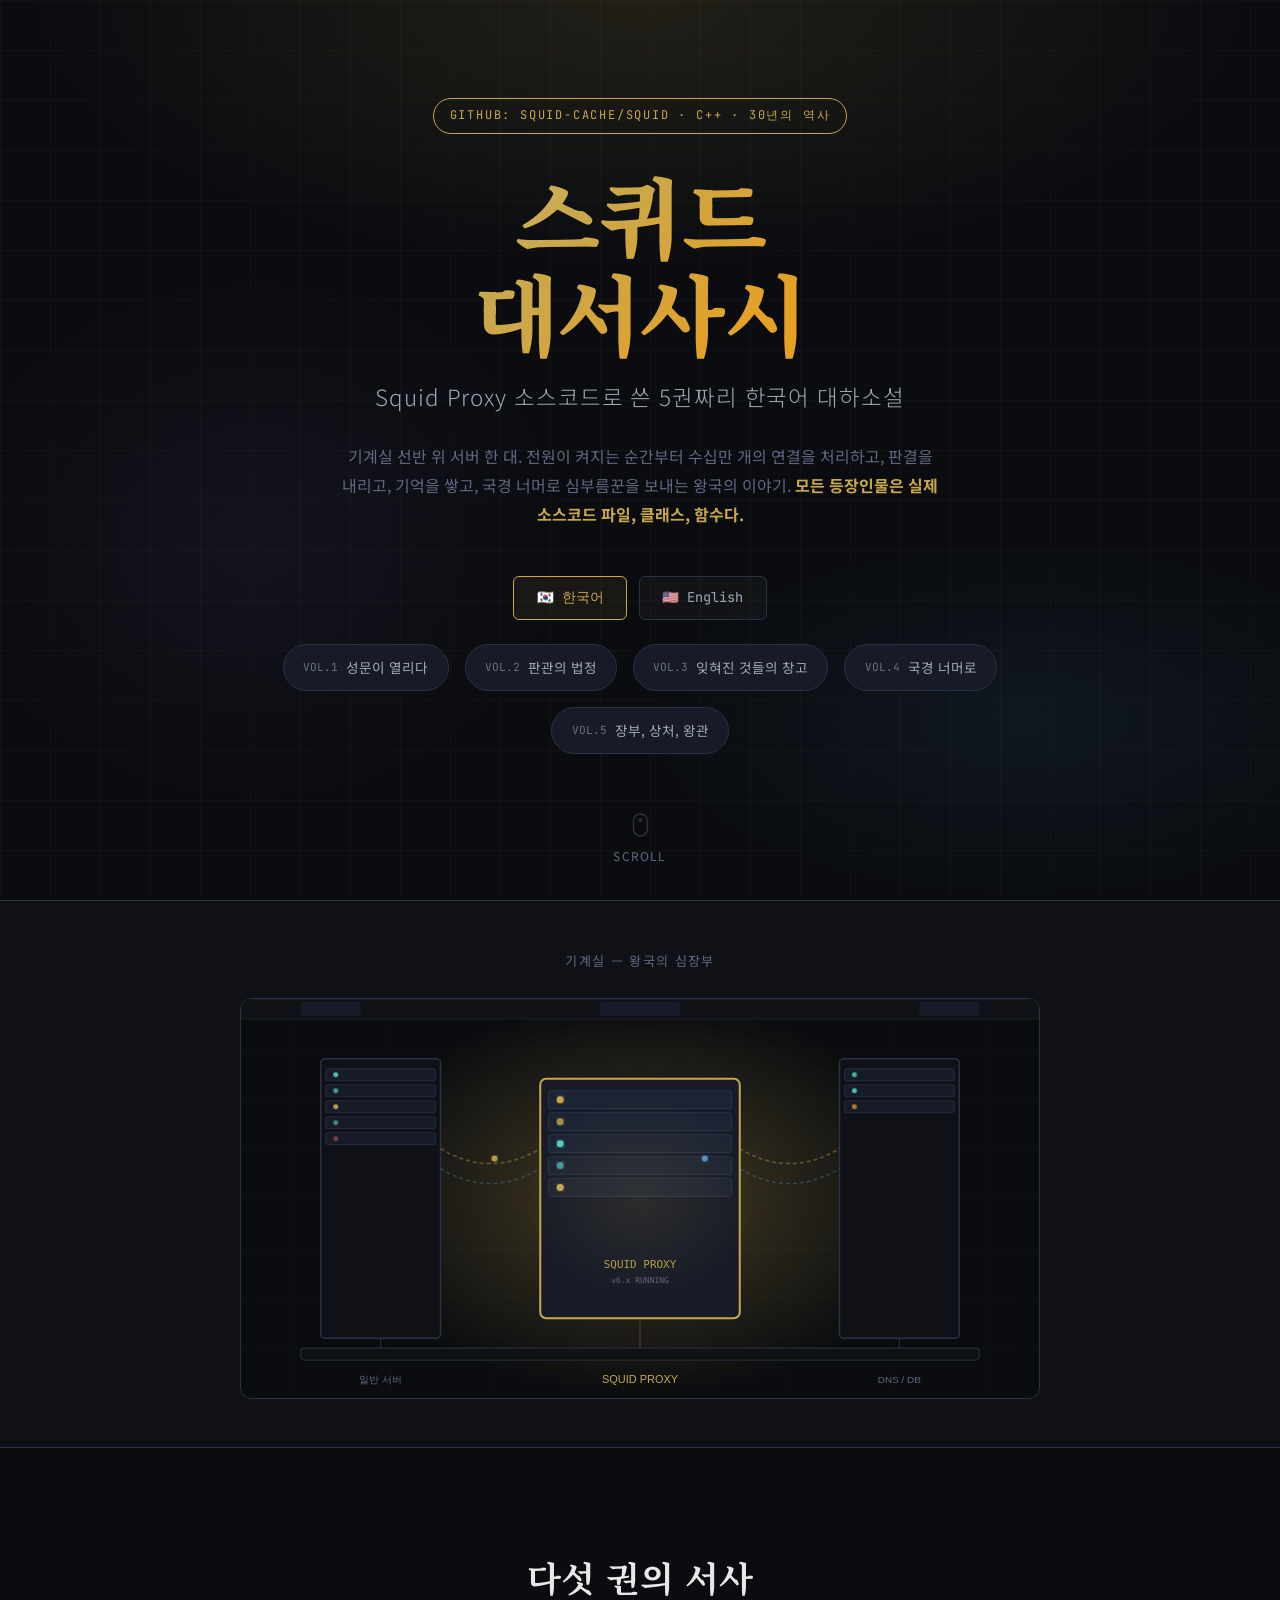
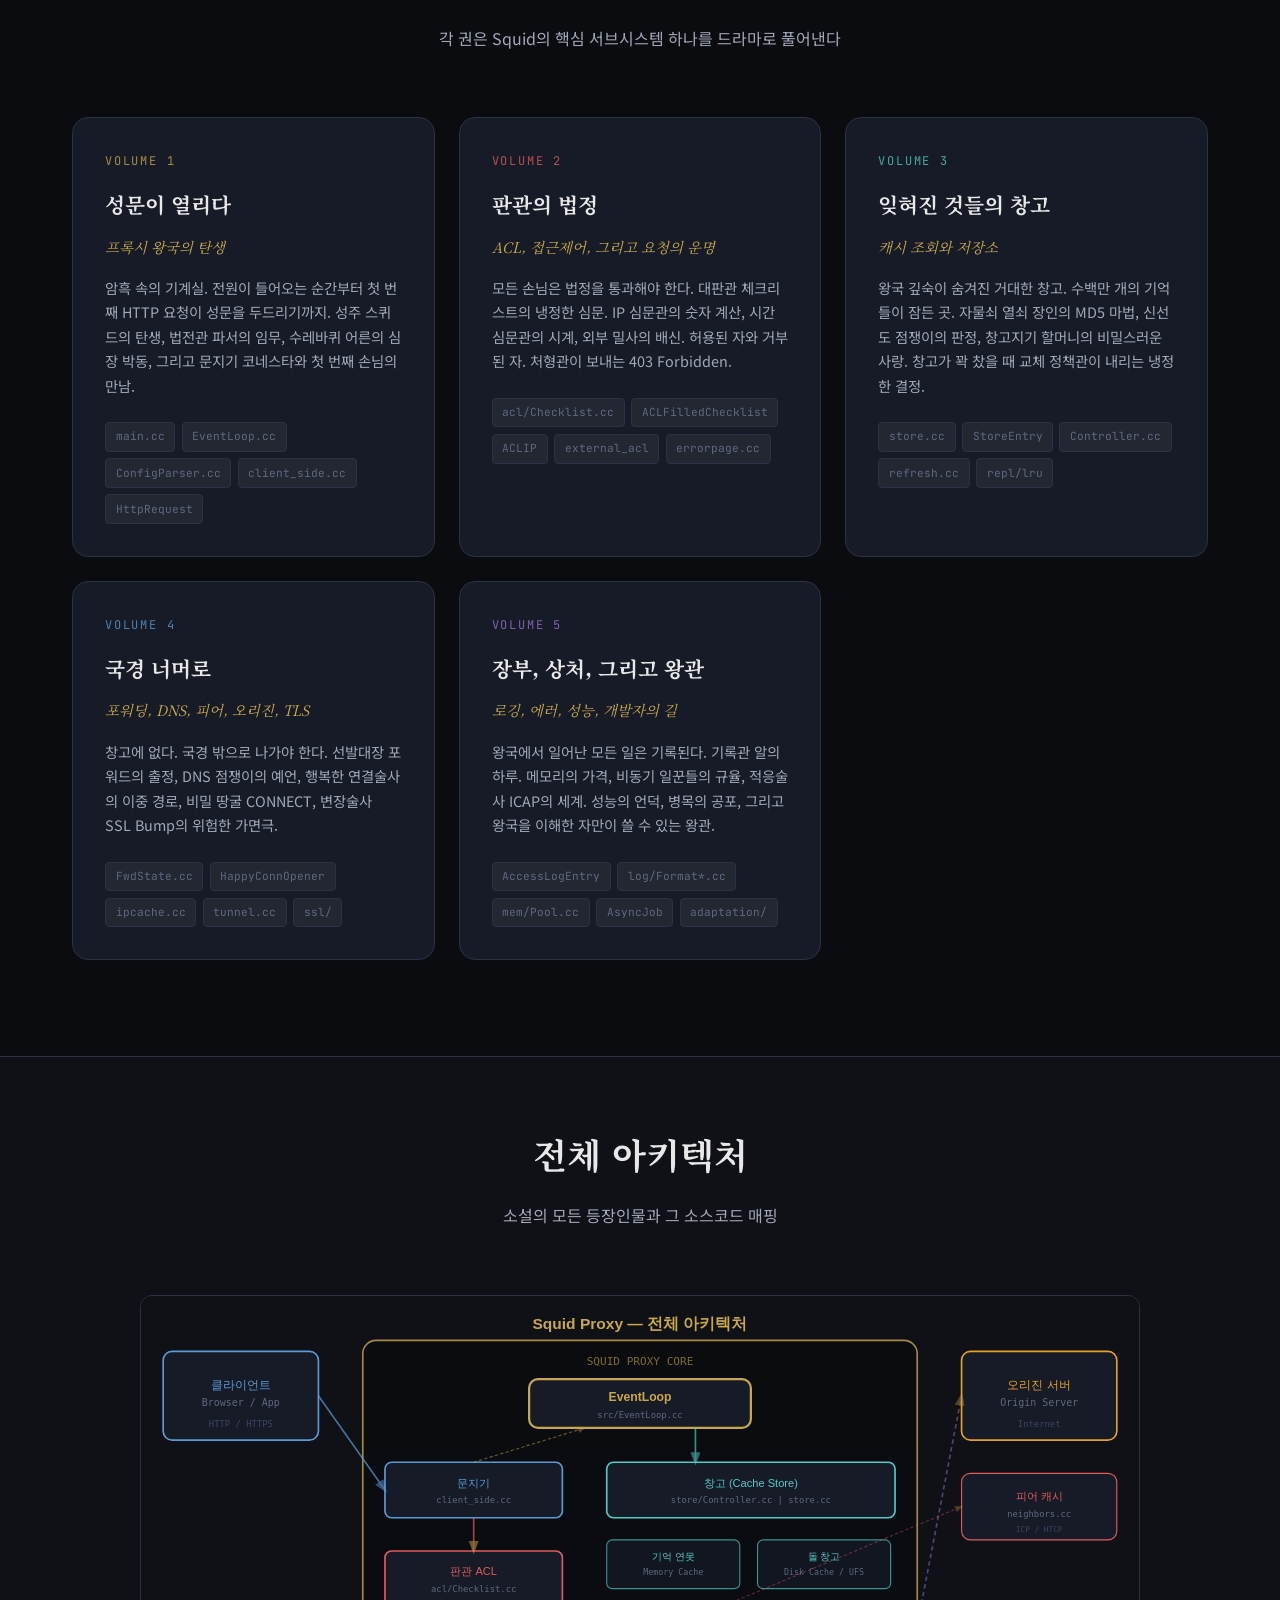
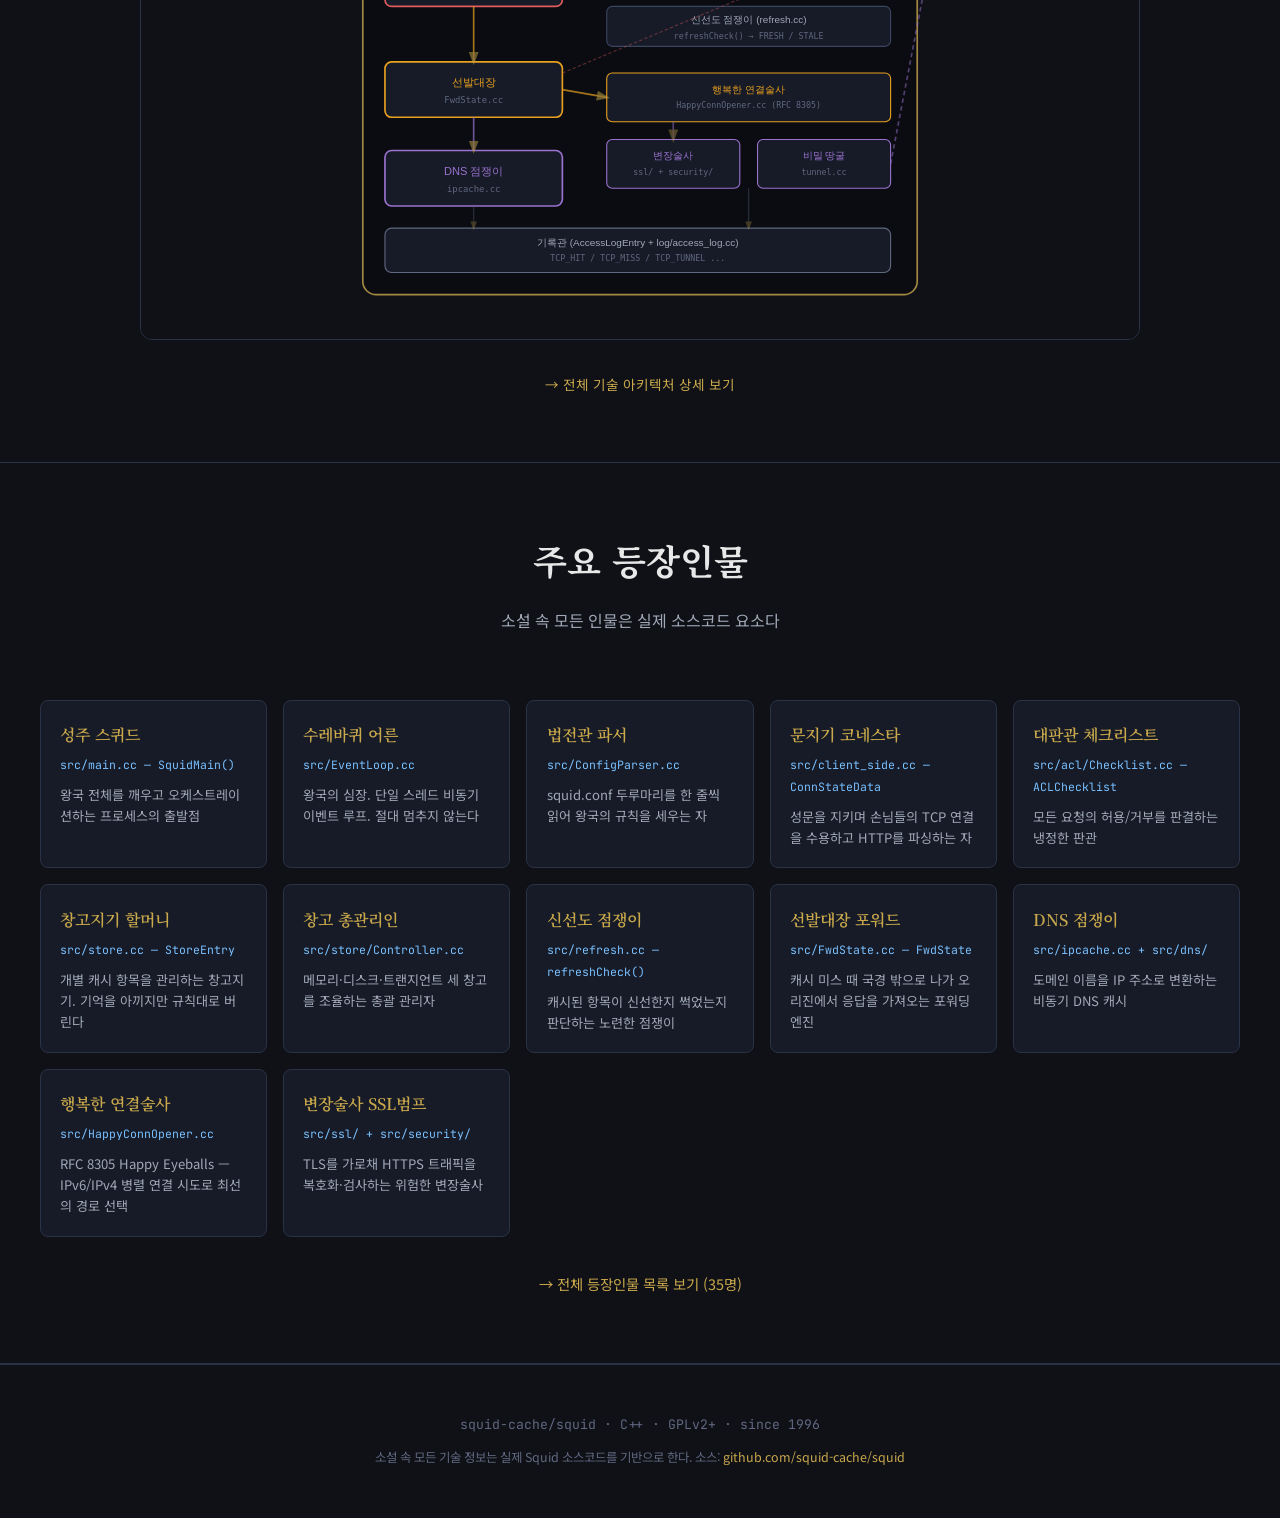
==== commit 010e6522: "Add English translations of all 5 volumes with language switcher - en/index.html: English landing pa" ====
--- a/index.html
+++ b/index.html
@@ -23,7 +23,12 @@
       <strong style="color:var(--accent-gold)">모든 등장인물은 실제 소스코드 파일, 클래스, 함수다.</strong>
     </p>
 
-    <div class="hero-volumes fade-in fade-in-d5">
+    <div class="hero-lang-switcher fade-in fade-in-d5">
+      <span class="hero-lang-btn active">🇰🇷 한국어</span>
+      <a href="/en/" class="hero-lang-btn">🇺🇸 English</a>
+    </div>
+
+    <div class="hero-volumes fade-in fade-in-d5" style="margin-top:1.5rem">
       <a href="vol1.html" class="vol-pill" style="--vol-color:#c9a84c">
         <span class="vol-num">VOL.1</span> 성문이 열리다
       </a>
--- a/css/style.css
+++ b/css/style.css
@@ -1033,3 +1033,56 @@
 }
 blockquote p { font-family: var(--font-sans); margin: 0; }
 blockquote p::first-letter { float: none; font-size: inherit; line-height: inherit; margin: 0; color: inherit; }
+
+/* ──── 언어 스위처 ──── */
+.lang-switcher {
+  display: flex;
+  align-items: center;
+  gap: .4rem;
+  margin-left: auto;
+}
+.lang-btn {
+  padding: .25rem .65rem;
+  border: 1px solid var(--border);
+  border-radius: 4px;
+  font-family: var(--font-mono);
+  font-size: .72rem;
+  text-decoration: none;
+  color: var(--text-muted);
+  background: transparent;
+  transition: all .2s;
+  letter-spacing: .04em;
+}
+.lang-btn:hover { color: var(--text-primary); border-color: var(--border-light); }
+.lang-btn.active {
+  color: var(--vol-color, var(--accent-gold));
+  border-color: var(--vol-color, var(--accent-gold));
+  background: rgba(255,255,255,.04);
+}
+.topbar-breadcrumb { flex: 1; }
+.novel-topbar { display: flex; align-items: center; gap: 1rem; }
+
+/* Hero lang switcher (index pages) */
+.hero-lang-switcher {
+  display: flex;
+  gap: .75rem;
+  justify-content: center;
+  margin-top: 1.5rem;
+}
+.hero-lang-btn {
+  padding: .5rem 1.4rem;
+  border: 1.5px solid var(--border);
+  border-radius: 6px;
+  font-family: var(--font-mono);
+  font-size: .85rem;
+  text-decoration: none;
+  color: var(--text-secondary);
+  background: rgba(255,255,255,.03);
+  transition: all .2s;
+}
+.hero-lang-btn:hover,
+.hero-lang-btn.active {
+  color: var(--accent-gold);
+  border-color: var(--accent-gold);
+  background: rgba(201,168,76,.08);
+}
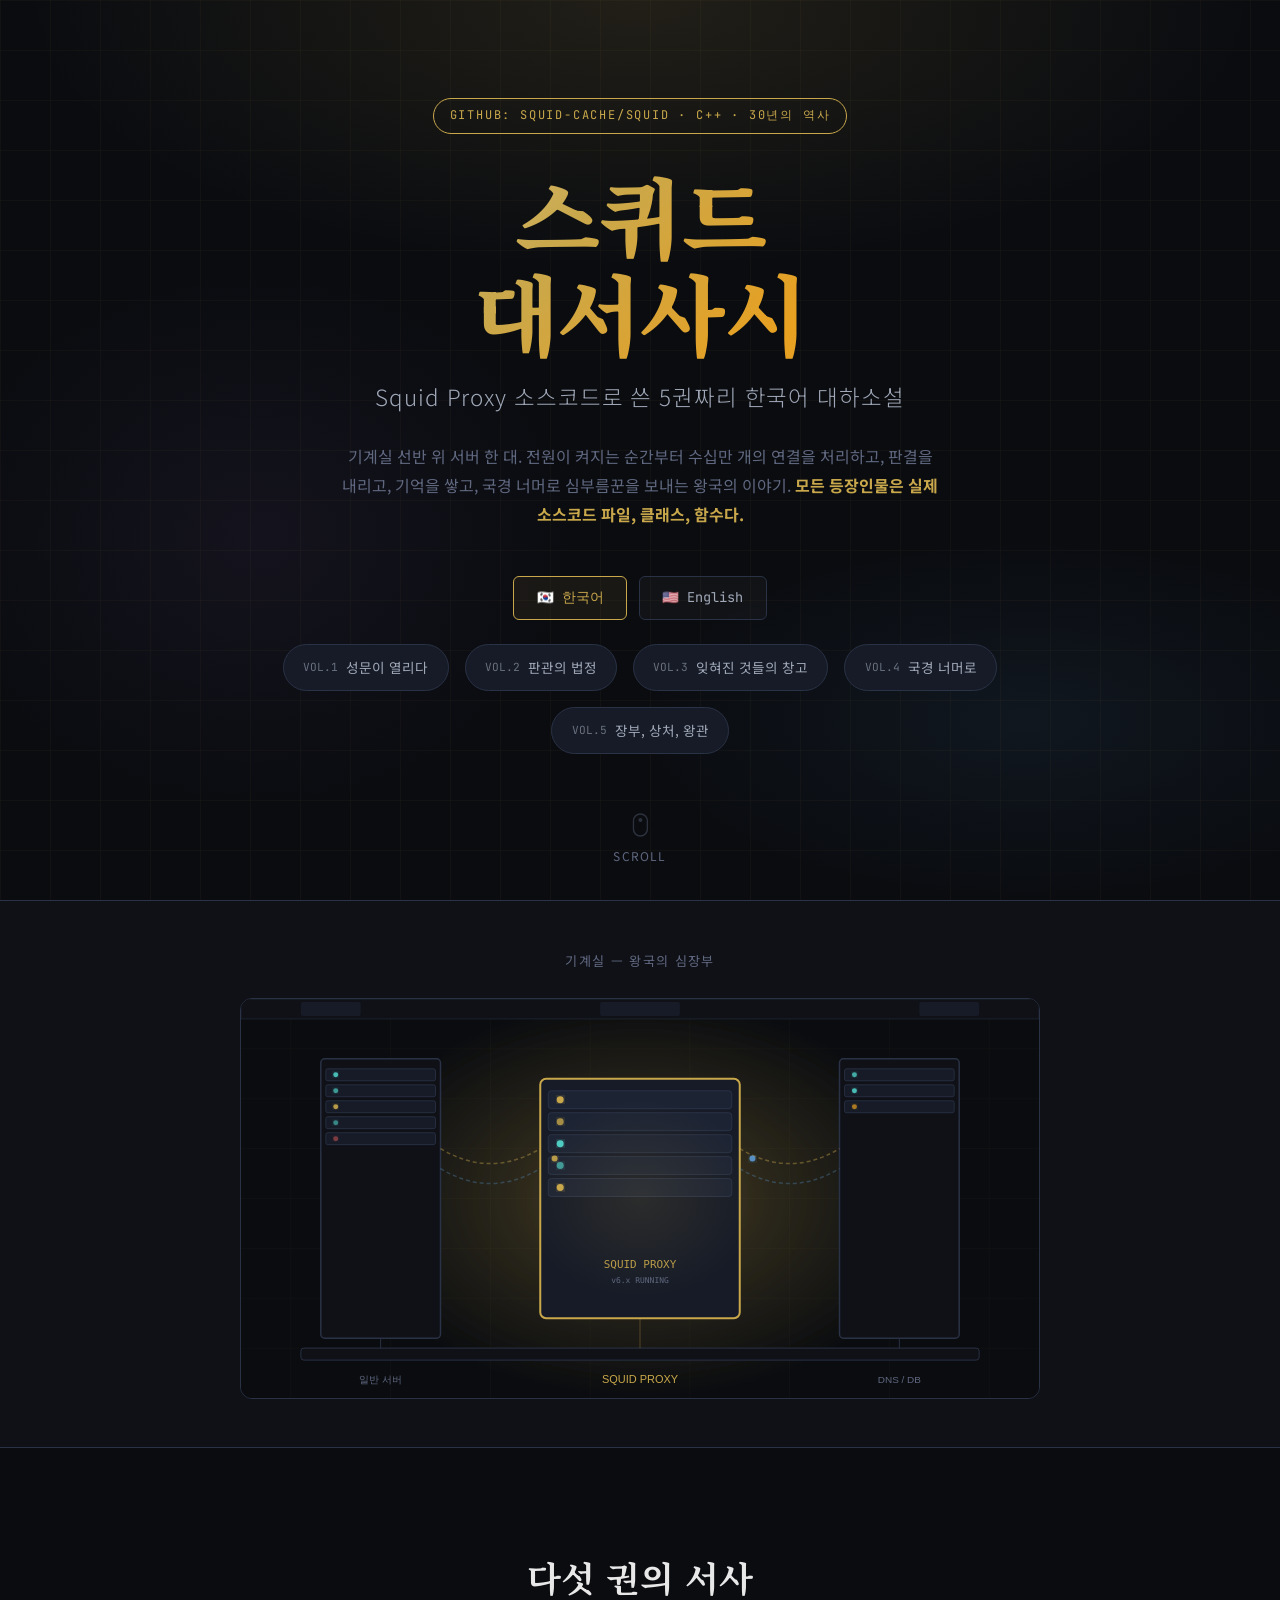
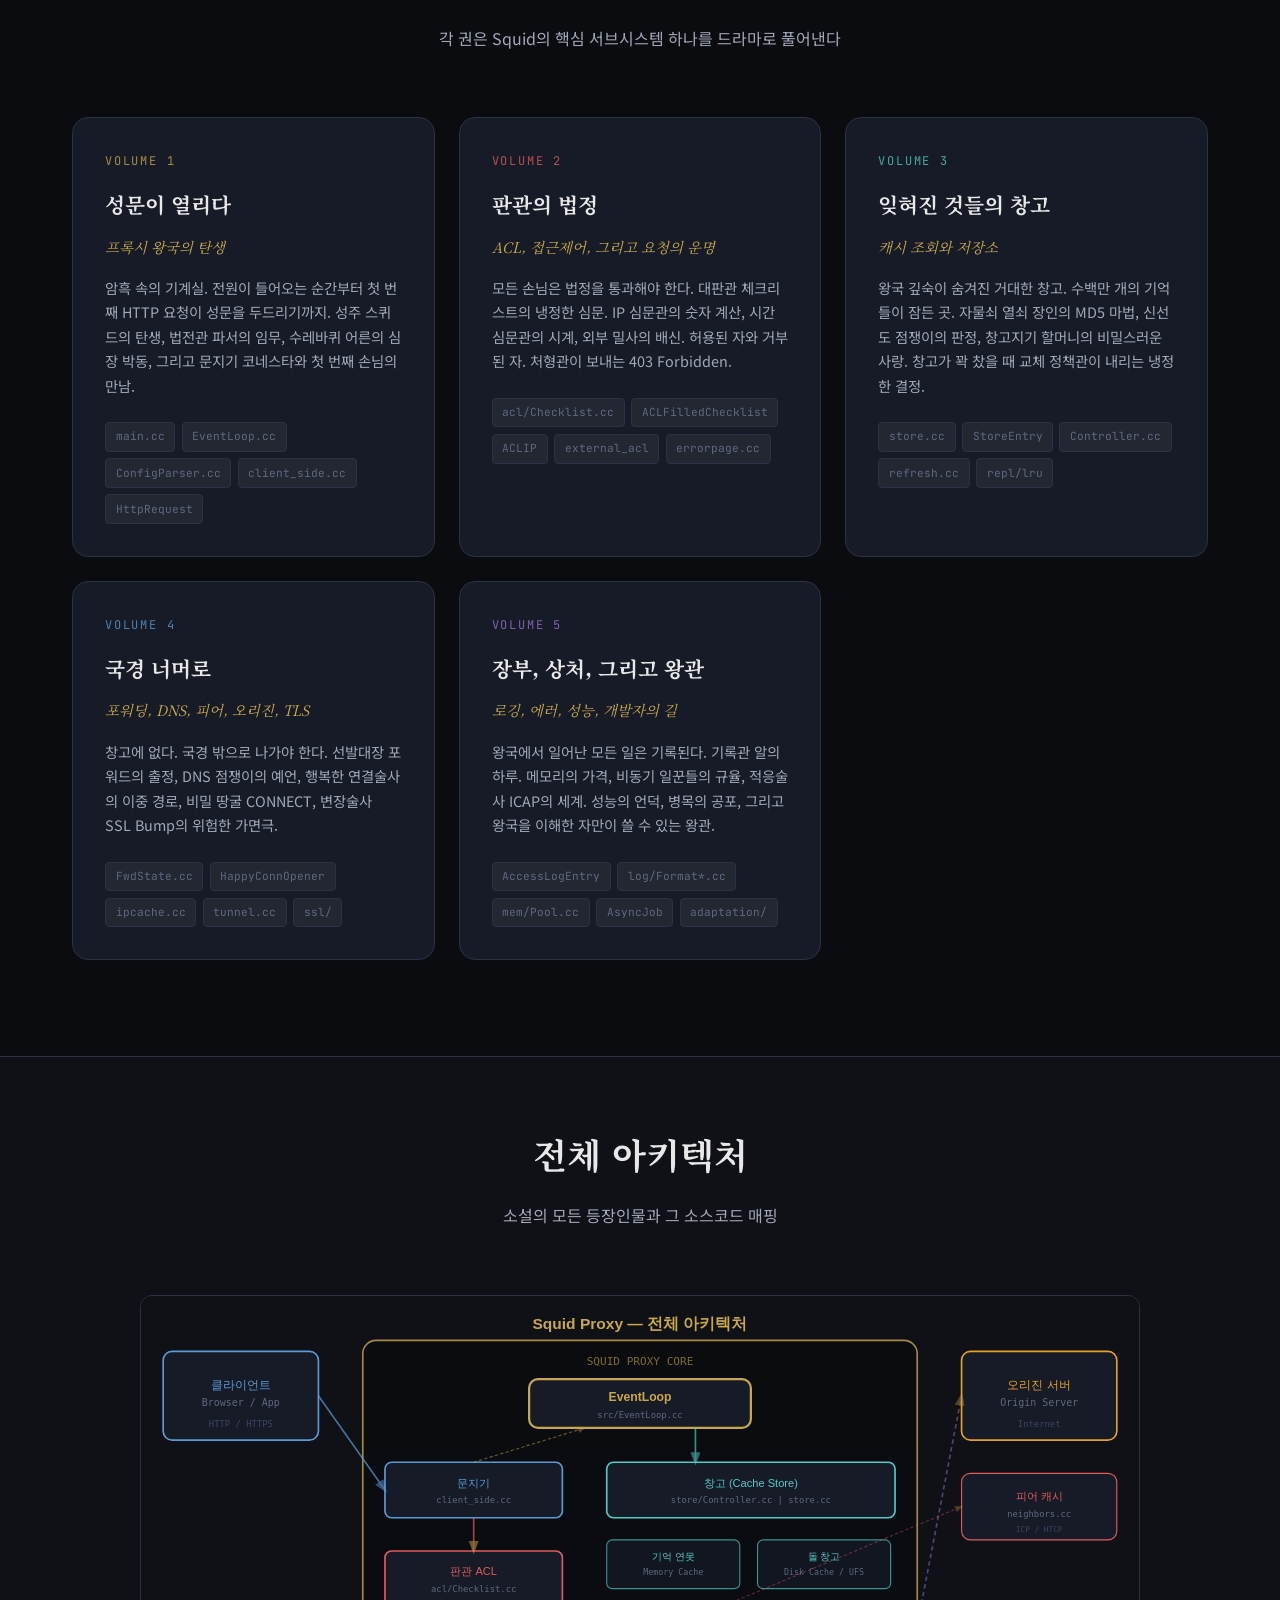
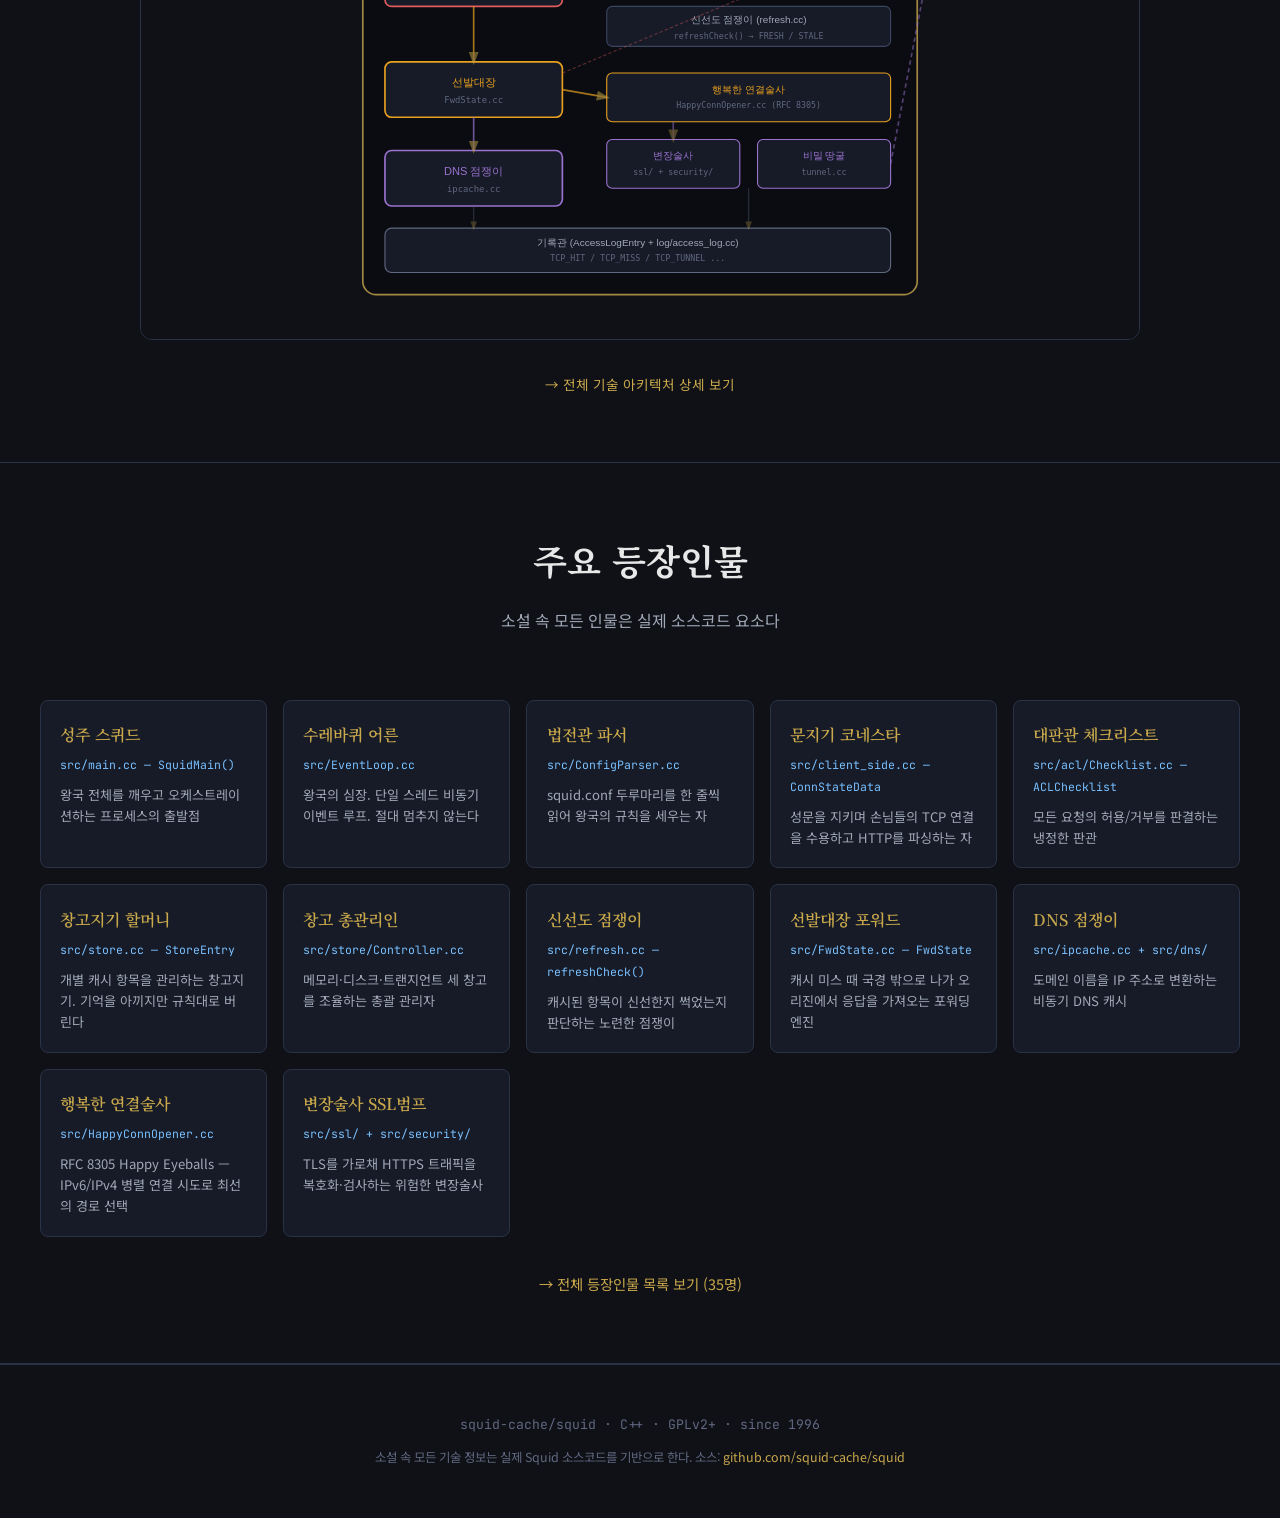
==== commit ef86b400: "Fix 404 on English pages and clean up EN links - index.html: fix /en/ → /en/index (Vercel trailingSl" ====
--- a/index.html
+++ b/index.html
@@ -25,7 +25,7 @@
 
     <div class="hero-lang-switcher fade-in fade-in-d5">
       <span class="hero-lang-btn active">🇰🇷 한국어</span>
-      <a href="/en/" class="hero-lang-btn">🇺🇸 English</a>
+      <a href="/en/index" class="hero-lang-btn">🇺🇸 English</a>
     </div>
 
     <div class="hero-volumes fade-in fade-in-d5" style="margin-top:1.5rem">
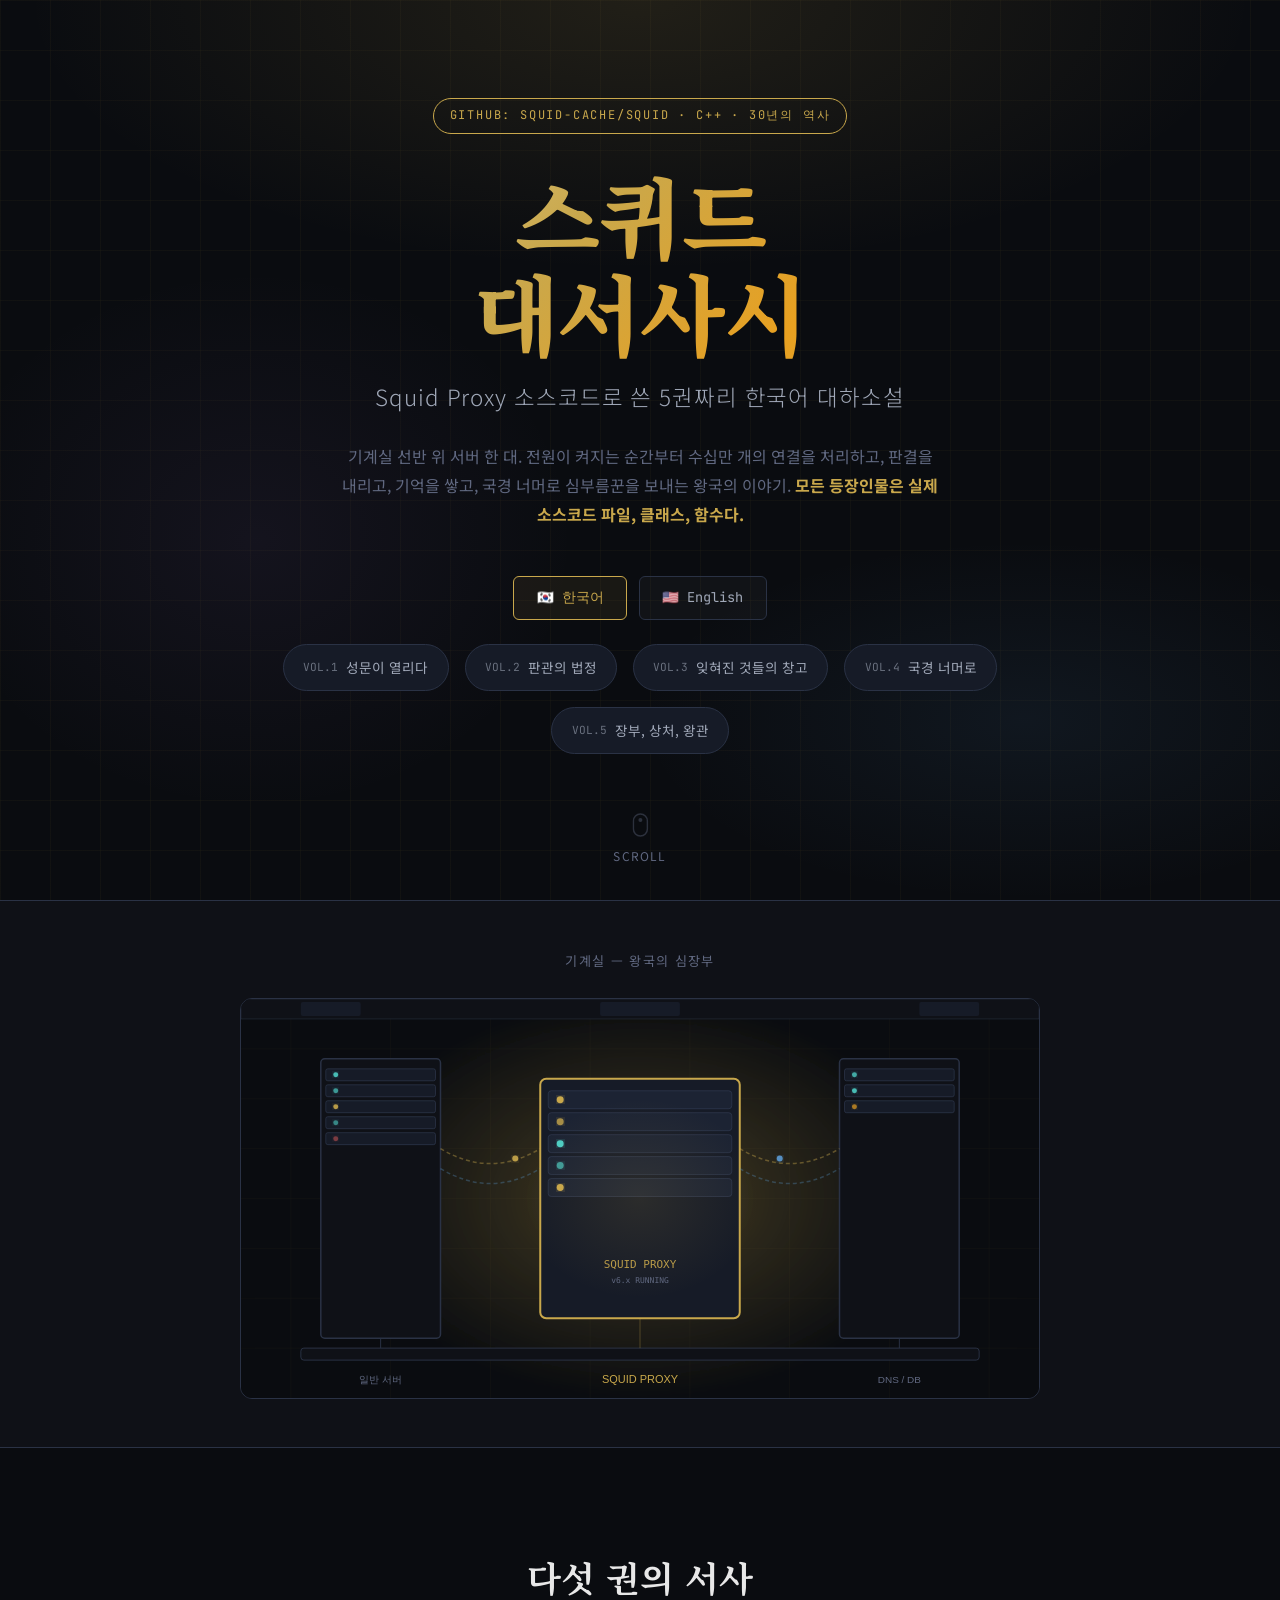
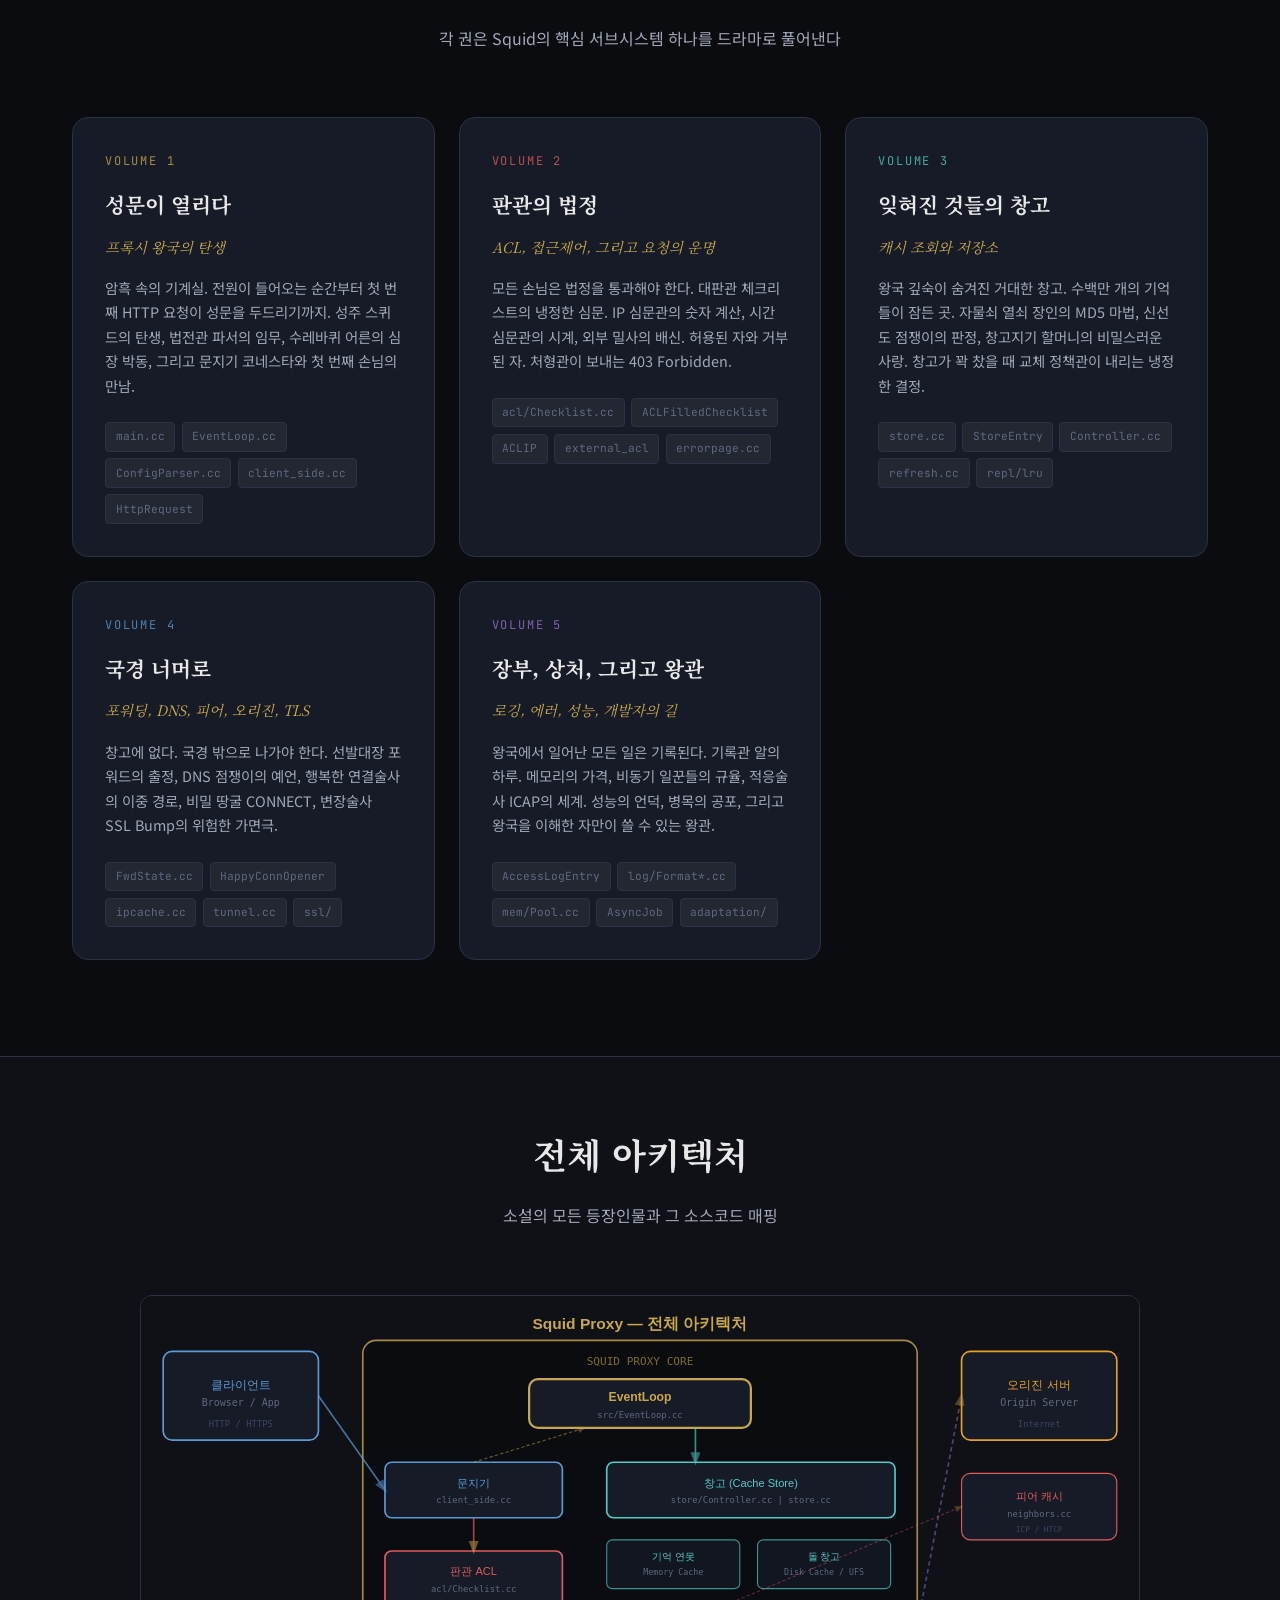
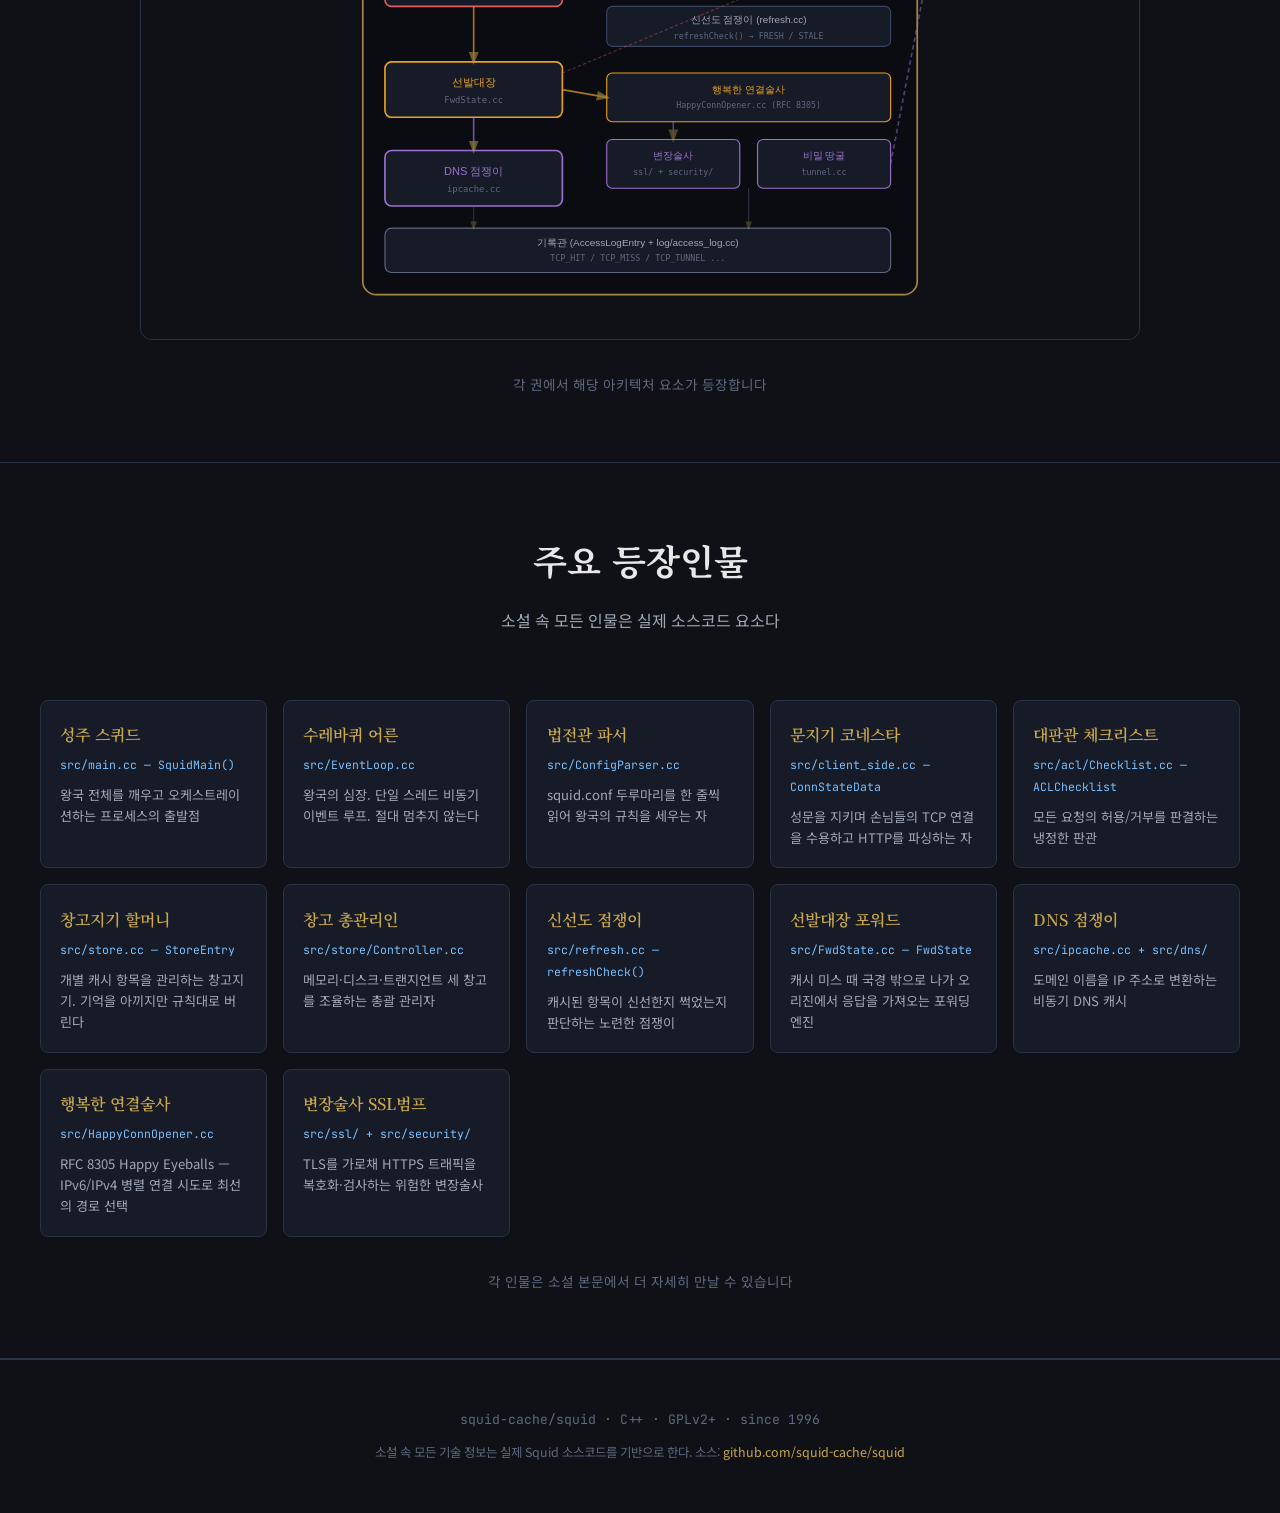
==== commit a4d504b8: "Add visible EN link to sidebar, fix broken links - css/style.css: add .sidebar-lang-link style (prom" ====
--- a/index.html
+++ b/index.html
@@ -180,7 +180,7 @@
       <img src="assets/svg/architecture.svg" alt="Squid 전체 아키텍처 다이어그램" style="width:100%;display:block"/>
     </div>
     <p style="text-align:center;font-family:var(--font-sans);font-size:.85rem;color:var(--text-muted)">
-      <a href="architecture.html">→ 전체 기술 아키텍처 상세 보기</a>
+      각 권에서 해당 아키텍처 요소가 등장합니다
     </p>
   </div>
 </section>
@@ -254,10 +254,8 @@
         <div class="char-desc">TLS를 가로채 HTTPS 트래픽을 복호화·검사하는 위험한 변장술사</div>
       </div>
     </div>
-    <p style="text-align:center;margin-top:2rem">
-      <a href="characters.html" style="font-family:var(--font-sans);font-size:.9rem">
-        → 전체 등장인물 목록 보기 (35명)
-      </a>
+    <p style="text-align:center;margin-top:2rem;font-family:var(--font-sans);font-size:.85rem;color:var(--text-muted)">
+      각 인물은 소설 본문에서 더 자세히 만날 수 있습니다
     </p>
   </div>
 </section>
--- a/css/style.css
+++ b/css/style.css
@@ -502,6 +502,26 @@
   border-color: var(--accent-gold);
   color: var(--accent-gold);
 }
+.sidebar-lang-link {
+  display: block;
+  margin-top: .75rem;
+  padding: .55rem;
+  background: rgba(255,255,255,.03);
+  border: 1px solid var(--border-light);
+  border-radius: var(--radius);
+  color: var(--text-secondary);
+  font-family: var(--font-sans);
+  font-size: .8rem;
+  text-align: center;
+  text-decoration: none;
+  transition: all .2s;
+  letter-spacing: .02em;
+}
+.sidebar-lang-link:hover {
+  border-color: var(--accent-gold);
+  color: var(--accent-gold);
+  background: rgba(201,168,76,.06);
+}
 
 /* ──── 본문 영역 ──── */
 .novel-main {
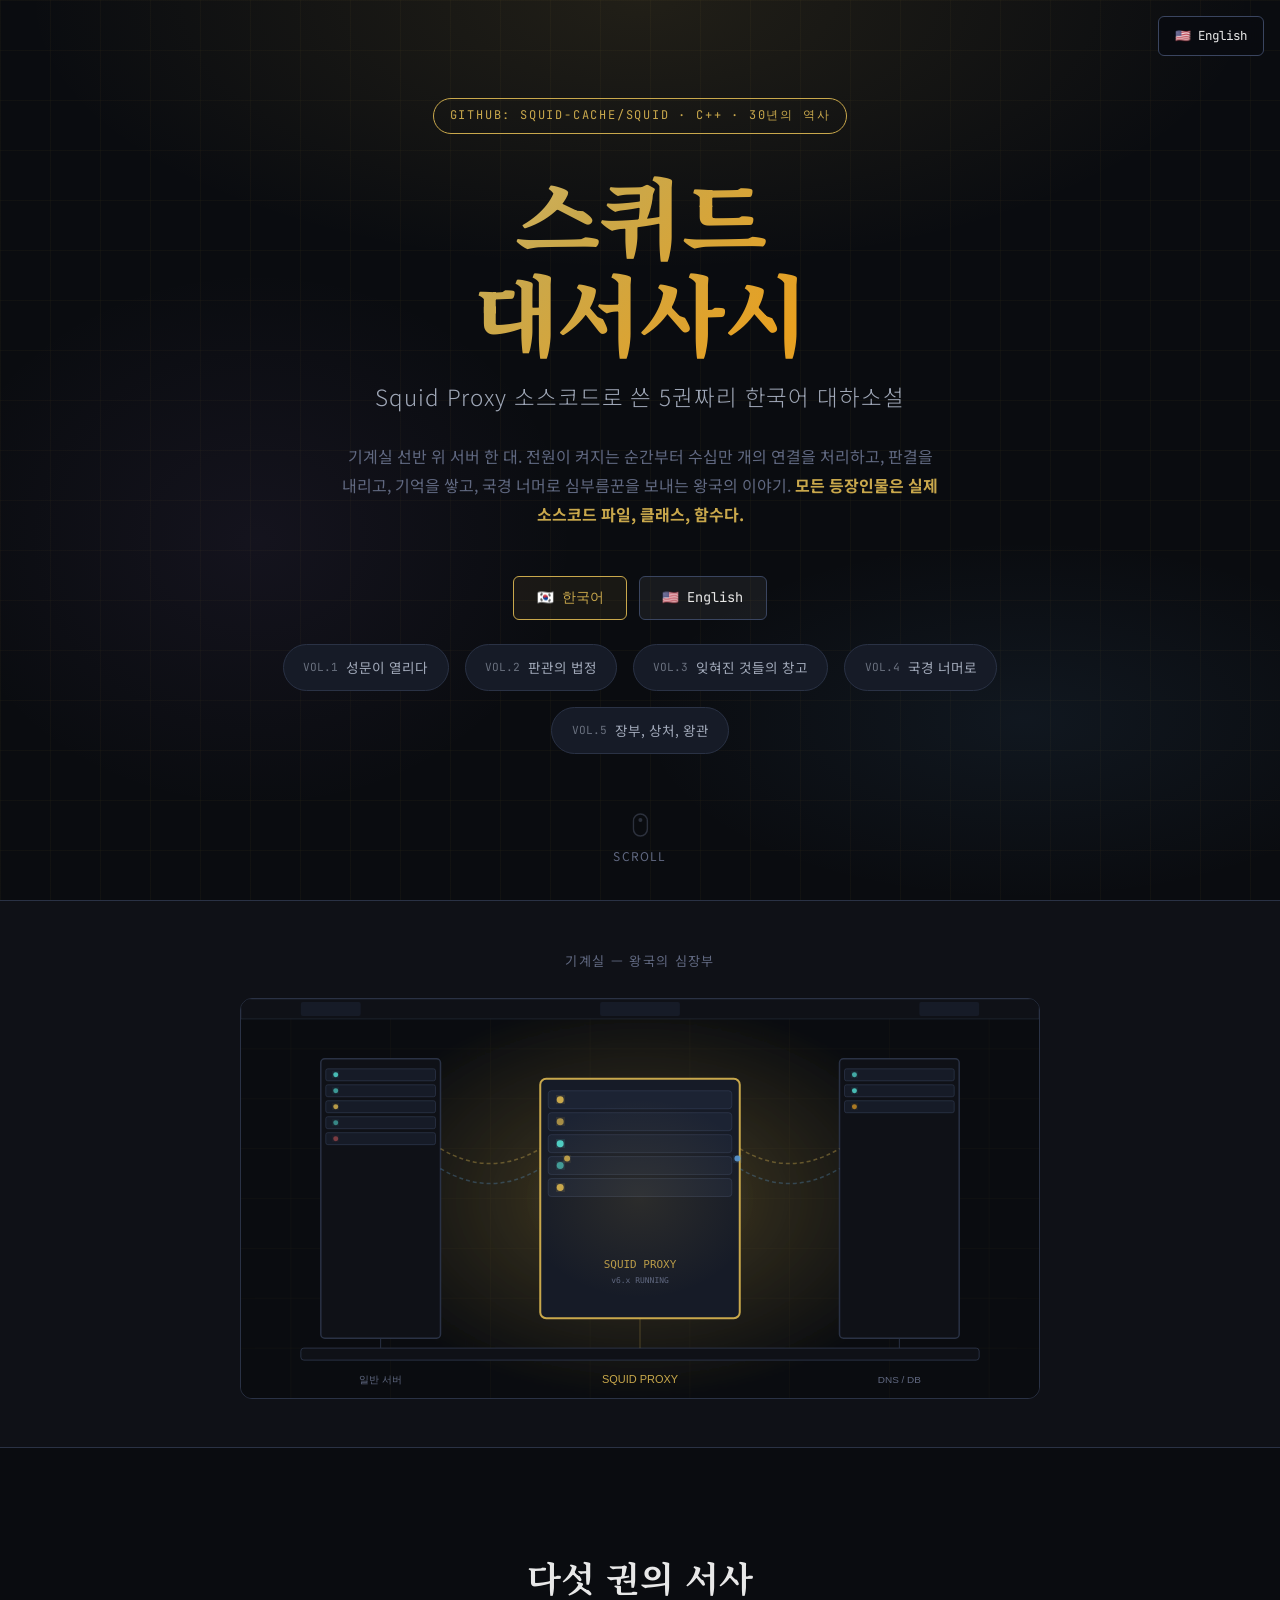
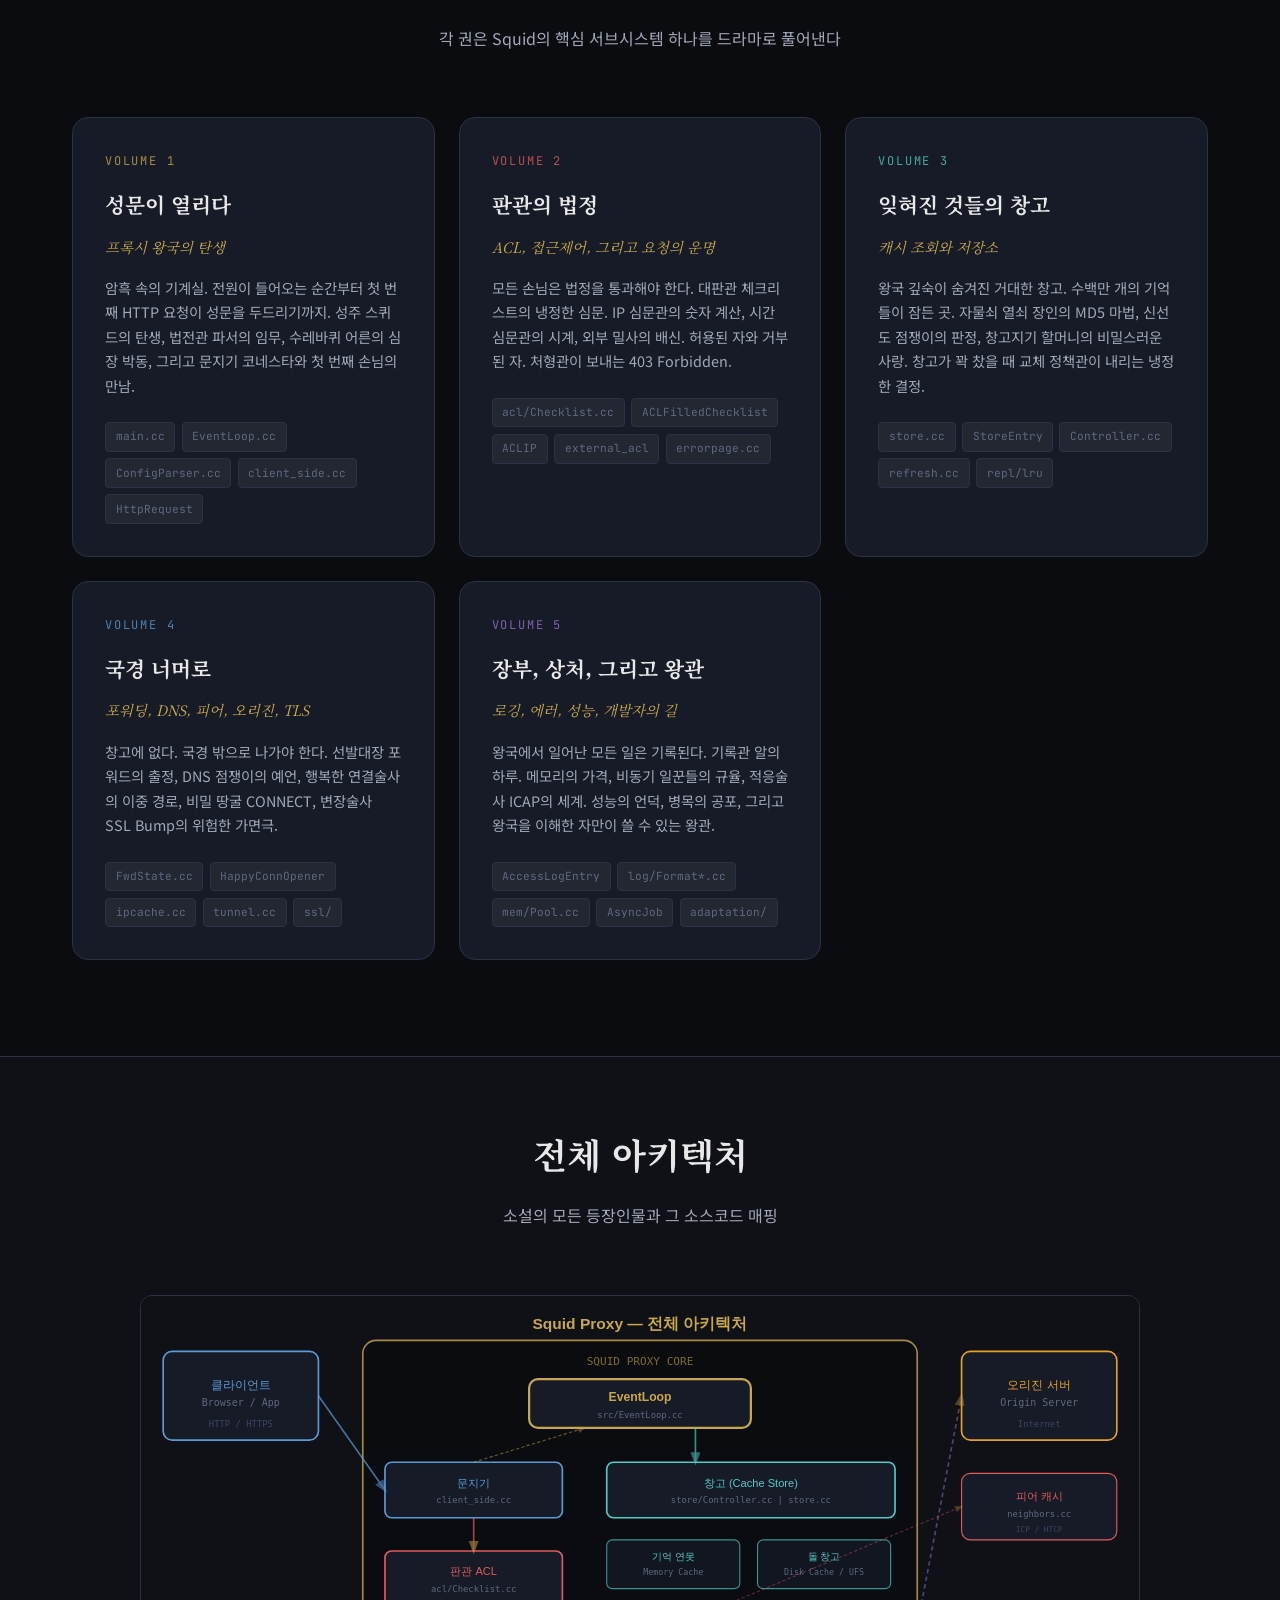
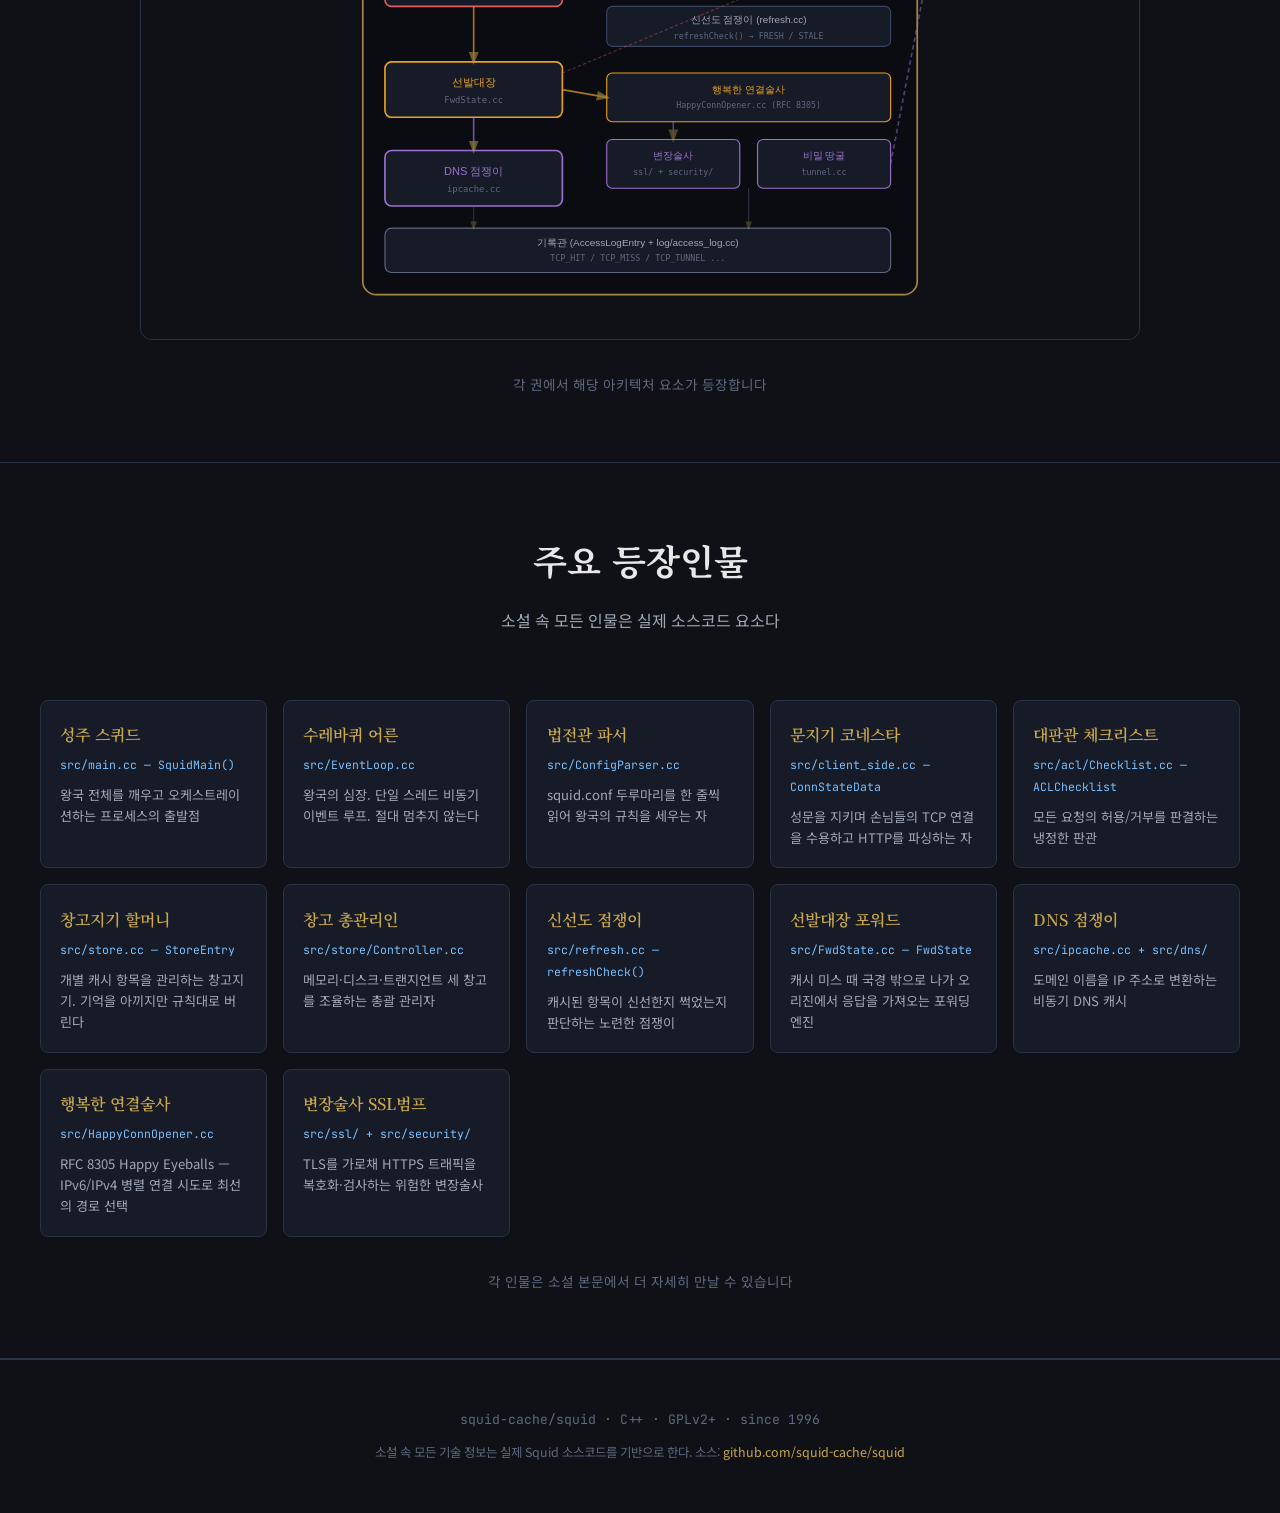
==== commit 0cd137d8: "Make language button unmissable with fixed-position overlay - Add fixed top-right 🇺🇸 English button " ====
--- a/index.html
+++ b/index.html
@@ -8,6 +8,8 @@
   <link rel="stylesheet" href="css/style.css"/>
 </head>
 <body>
+
+<a href="/en/index" class="fixed-lang-btn">🇺🇸 English</a>
 
 <!-- ════ 히어로 ════ -->
 <section class="hero">
--- a/css/style.css
+++ b/css/style.css
@@ -1091,13 +1091,13 @@
 }
 .hero-lang-btn {
   padding: .5rem 1.4rem;
-  border: 1.5px solid var(--border);
+  border: 1.5px solid var(--border-light);
   border-radius: 6px;
   font-family: var(--font-mono);
   font-size: .85rem;
   text-decoration: none;
-  color: var(--text-secondary);
-  background: rgba(255,255,255,.03);
+  color: var(--text-primary);
+  background: rgba(255,255,255,.06);
   transition: all .2s;
 }
 .hero-lang-btn:hover,
@@ -1106,3 +1106,24 @@
   border-color: var(--accent-gold);
   background: rgba(201,168,76,.08);
 }
+/* Fixed lang toggle — always visible on index pages */
+.fixed-lang-btn {
+  position: fixed;
+  top: 1rem;
+  right: 1rem;
+  z-index: 200;
+  padding: .45rem 1rem;
+  background: rgba(10,12,16,.88);
+  border: 1px solid var(--border-light);
+  border-radius: 6px;
+  font-family: var(--font-mono);
+  font-size: .78rem;
+  color: var(--text-primary);
+  text-decoration: none;
+  backdrop-filter: blur(8px);
+  transition: all .2s;
+}
+.fixed-lang-btn:hover {
+  border-color: var(--accent-gold);
+  color: var(--accent-gold);
+}
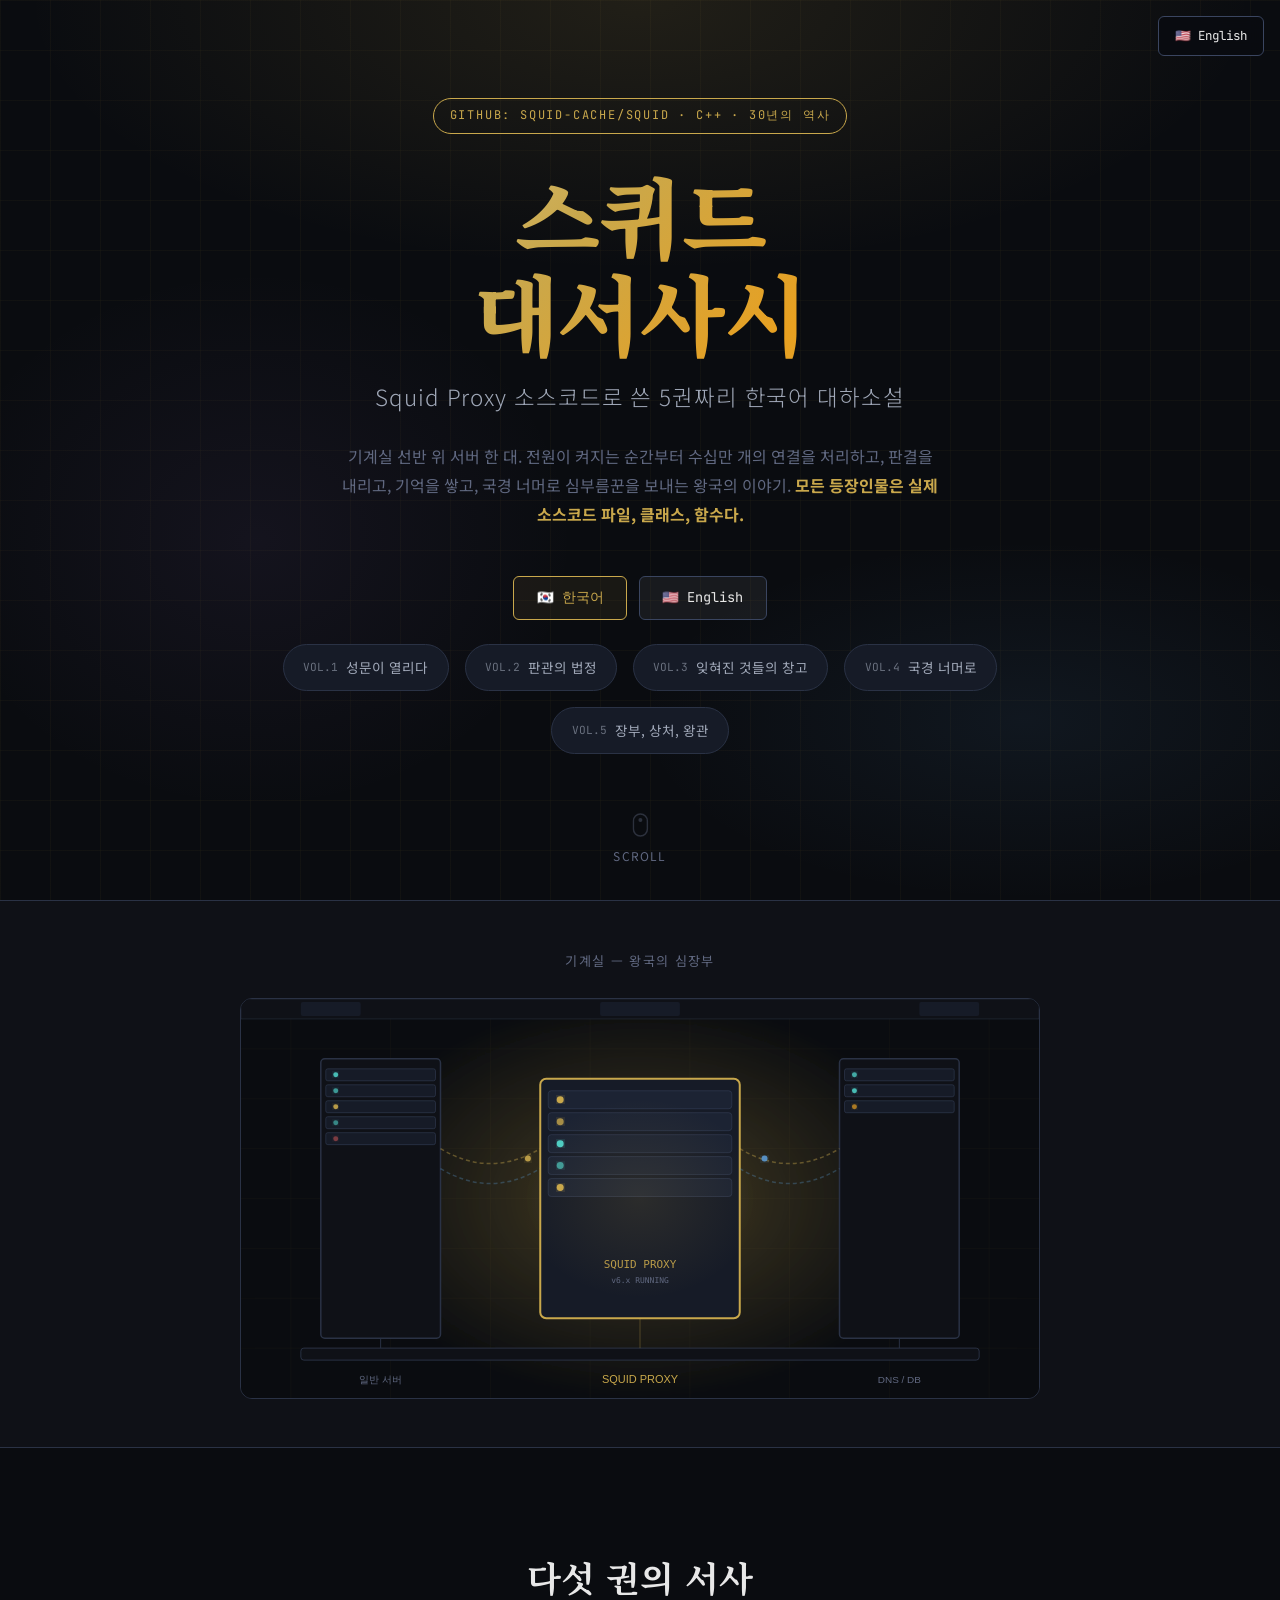
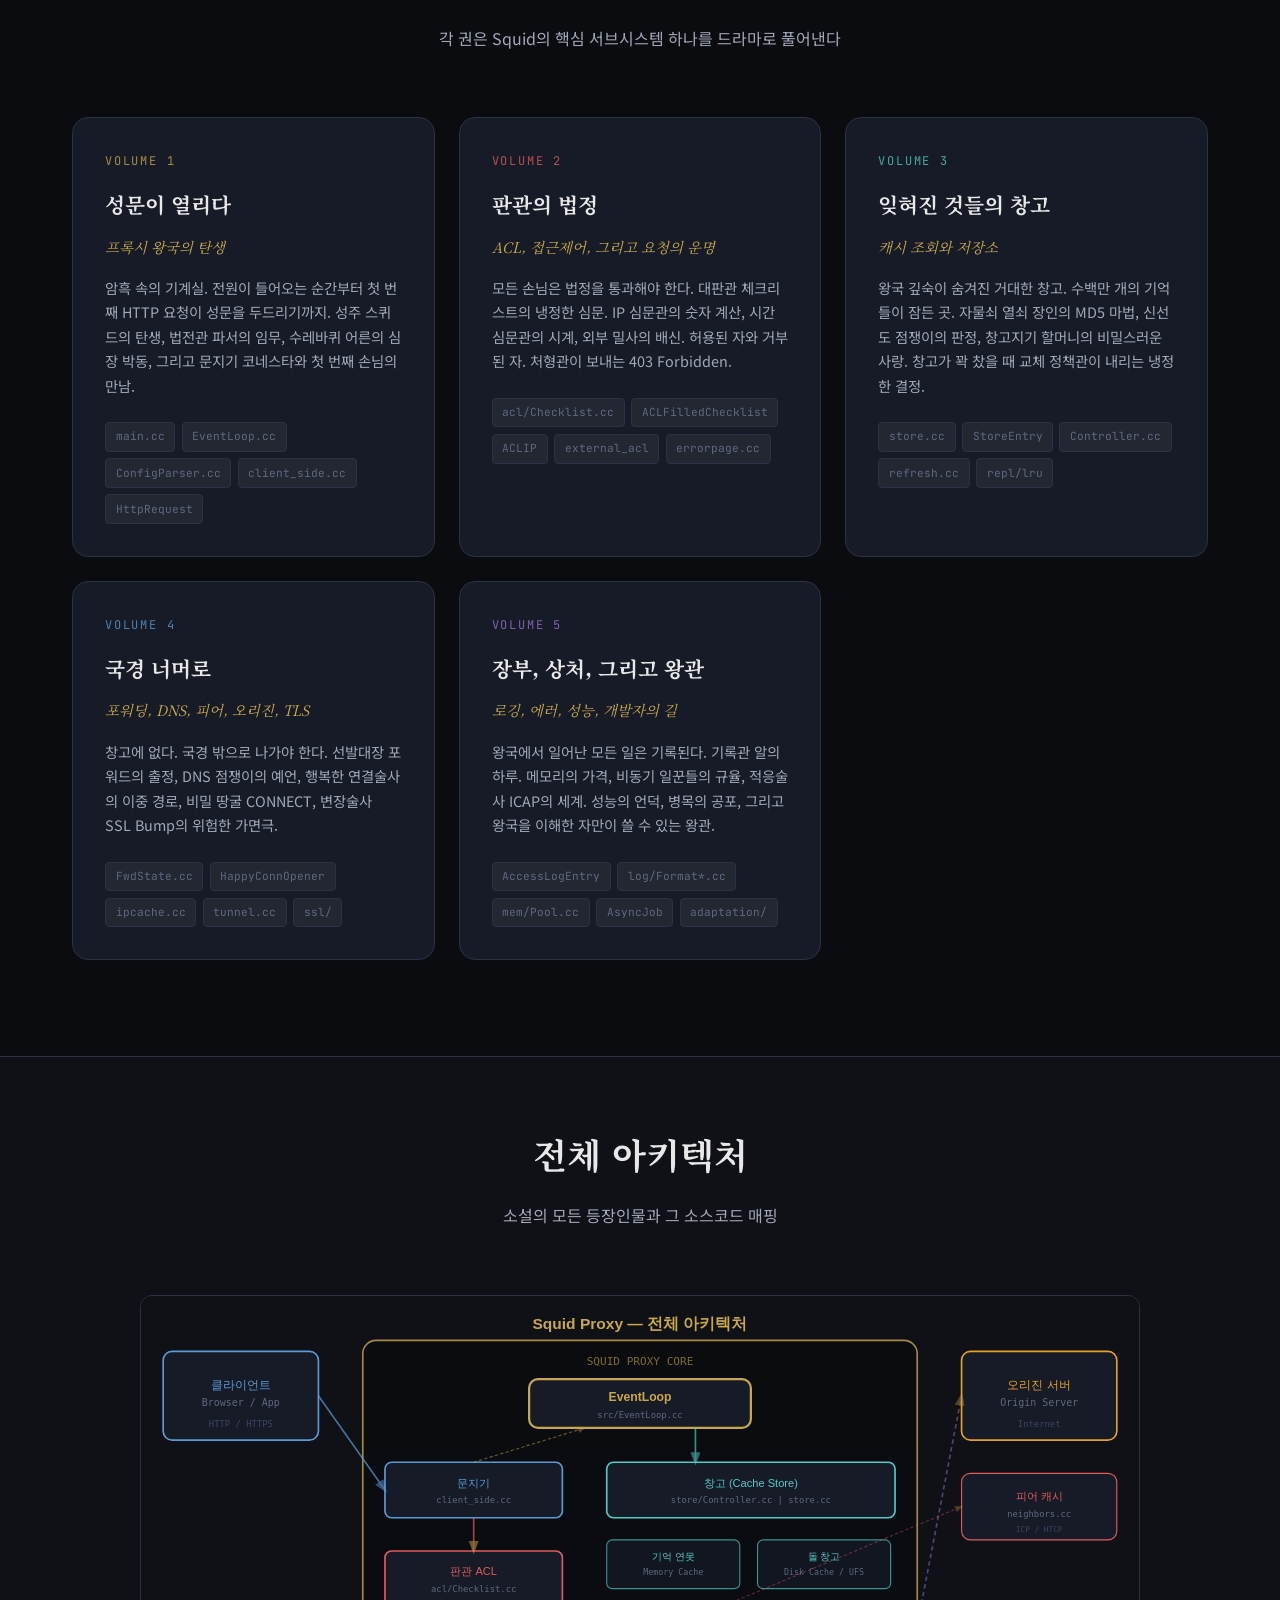
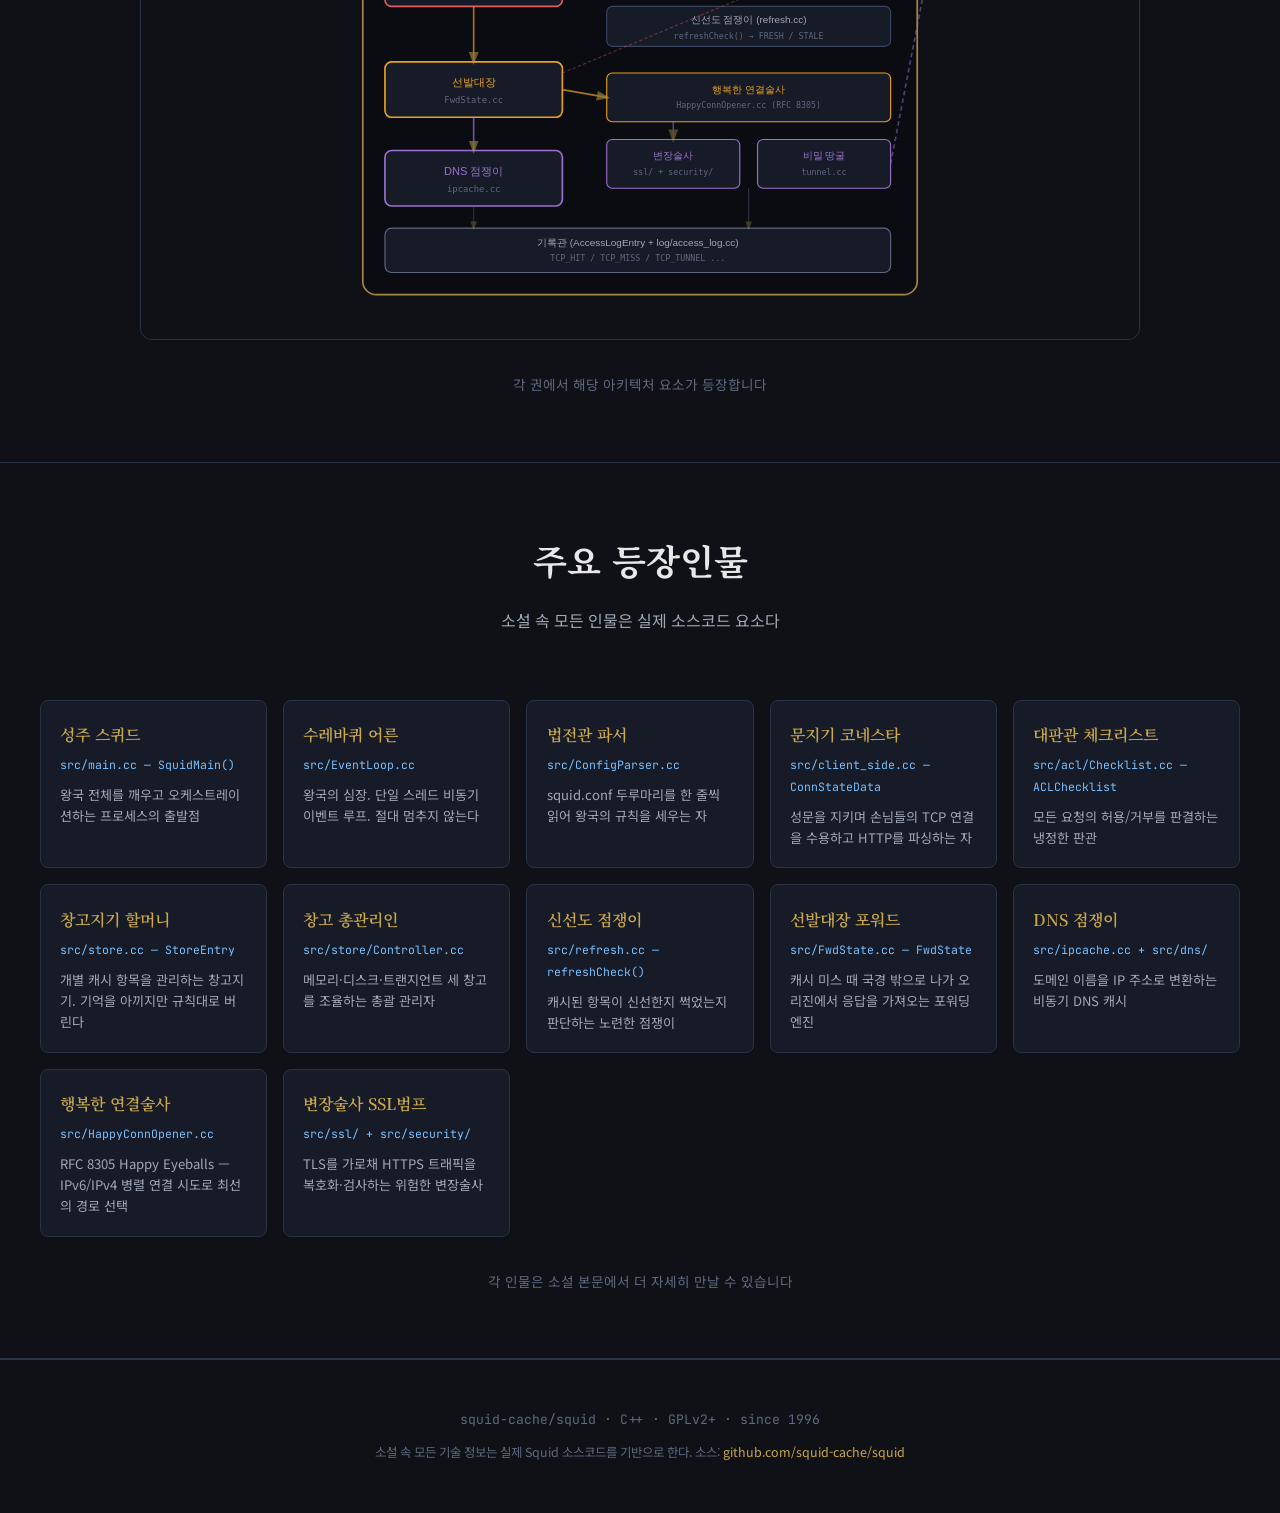
==== commit 19abf207: "Fix redirect loop: /en resolves to en/index.html with cleanUrls cleanUrls makes en/index.html access" ====
--- a/index.html
+++ b/index.html
@@ -9,7 +9,7 @@
 </head>
 <body>
 
-<a href="/en/index" class="fixed-lang-btn">🇺🇸 English</a>
+<a href="/en" class="fixed-lang-btn">🇺🇸 English</a>
 
 <!-- ════ 히어로 ════ -->
 <section class="hero">
@@ -27,7 +27,7 @@
 
     <div class="hero-lang-switcher fade-in fade-in-d5">
       <span class="hero-lang-btn active">🇰🇷 한국어</span>
-      <a href="/en/index" class="hero-lang-btn">🇺🇸 English</a>
+      <a href="/en" class="hero-lang-btn">🇺🇸 English</a>
     </div>
 
     <div class="hero-volumes fade-in fade-in-d5" style="margin-top:1.5rem">
